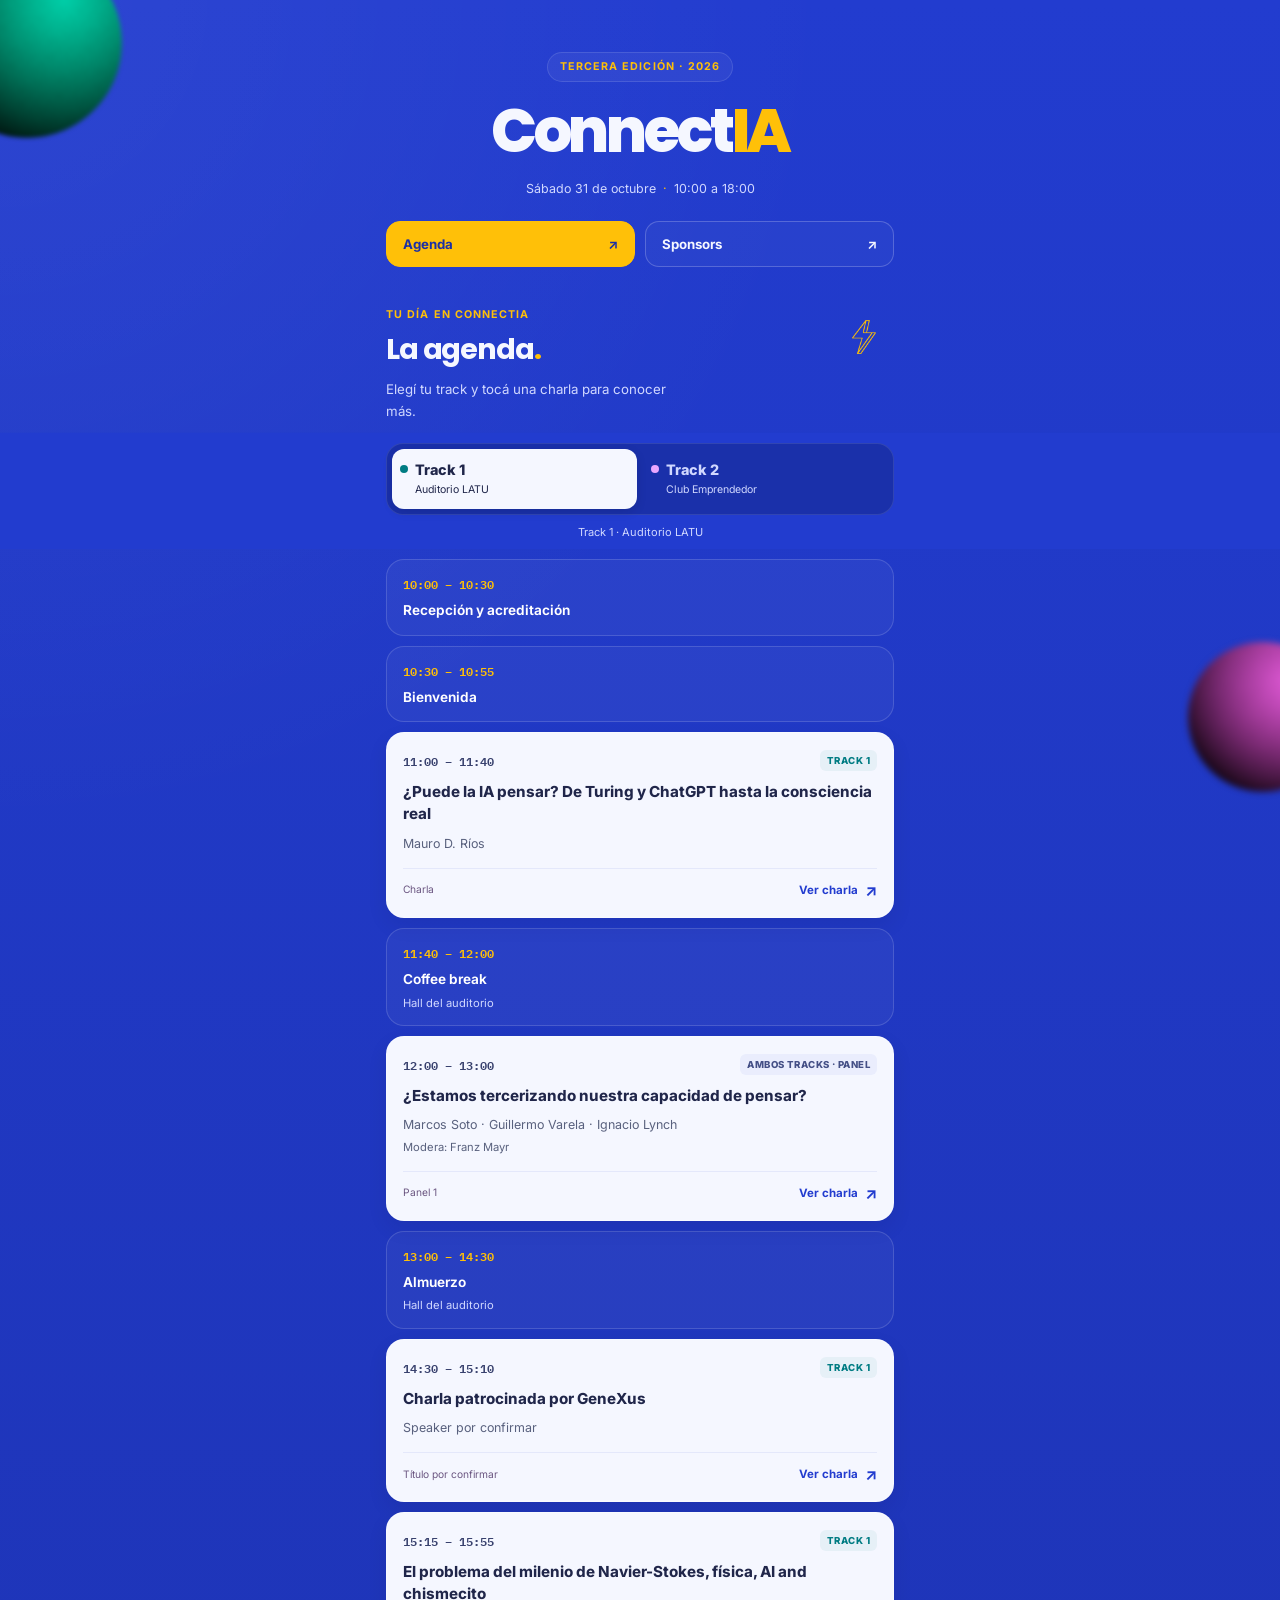
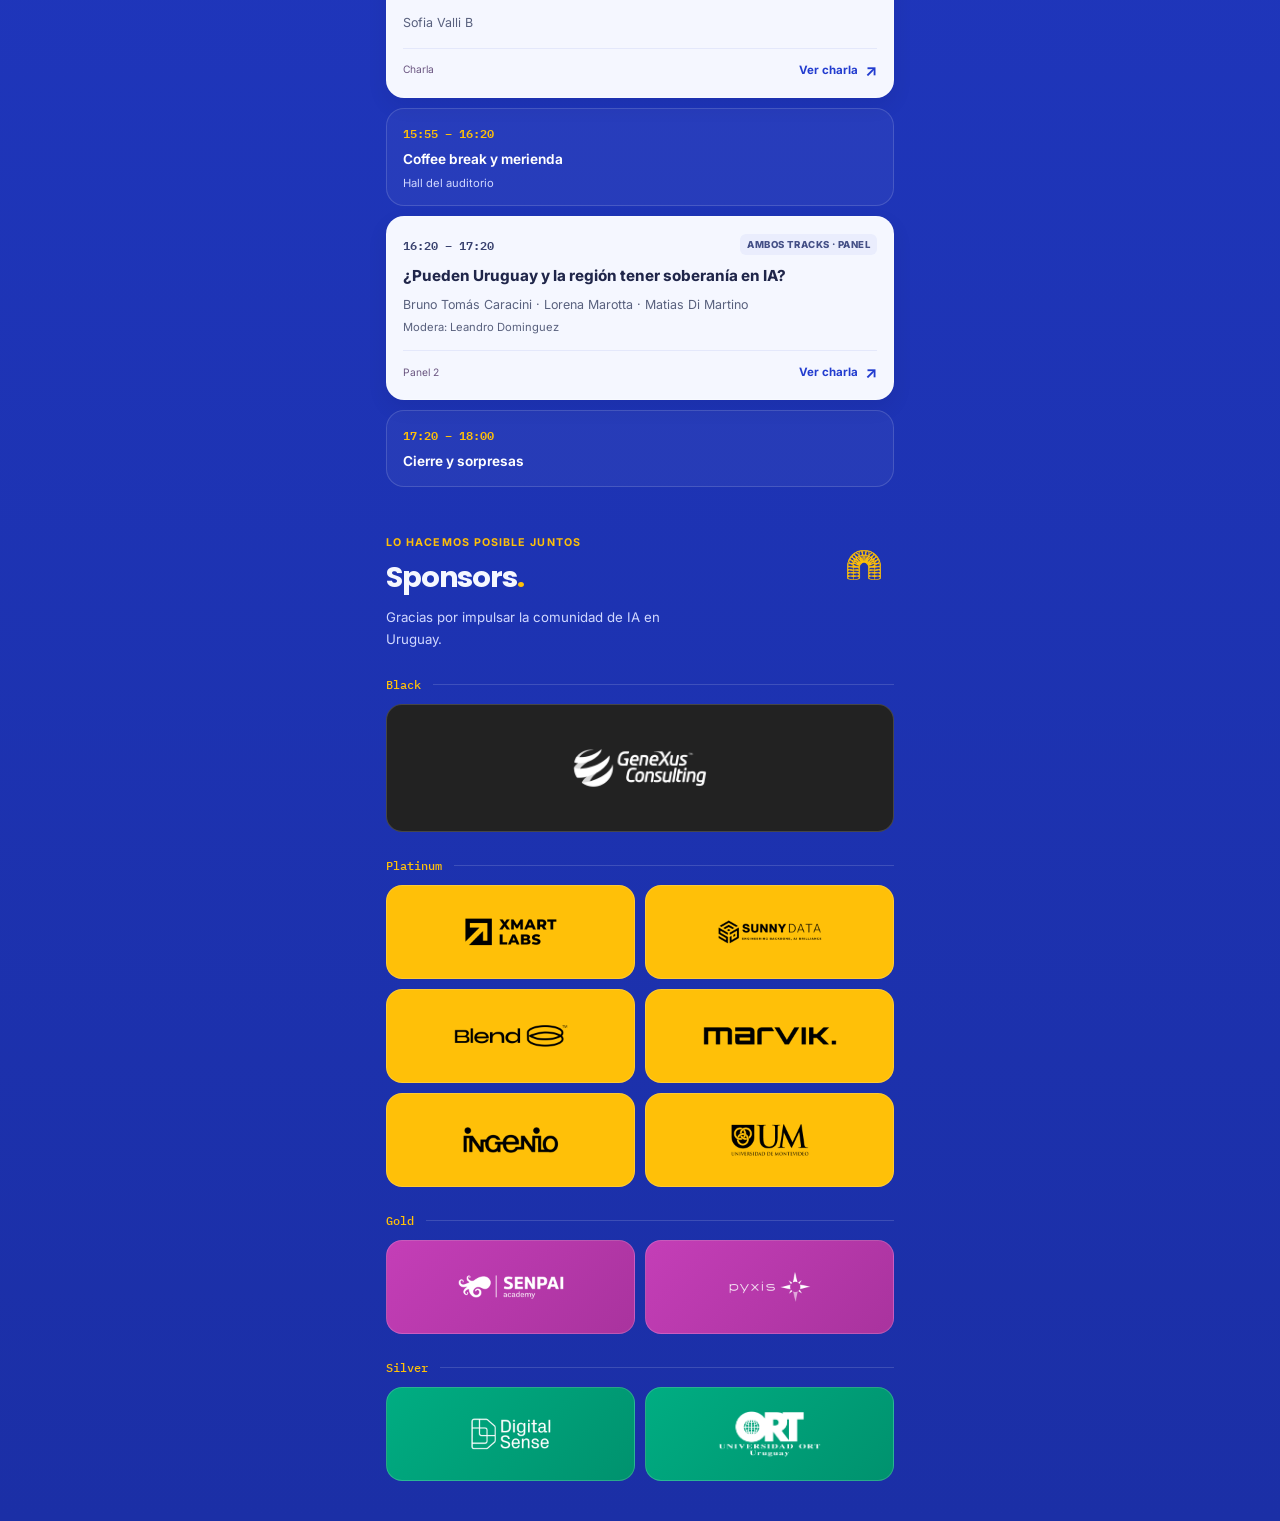
==== evento/index.html @ ac809722 "Agrega agenda mobile del evento y actualiza sponsors" ====
<!DOCTYPE html>
<html lang="es">
<head>
  <meta charset="UTF-8">
  <meta name="viewport" content="width=device-width, initial-scale=1.0, viewport-fit=cover">
  <meta name="theme-color" content="#223CCF">
  <meta name="description" content="Agenda y sponsors de ConnectIA 2026. Sábado 31 de octubre: dos tracks, una comunidad.">
  <title>ConnectIA 2026 | Agenda del evento</title>
  <link rel="icon" href="../assets/images/favicon.png" type="image/png">
  <link rel="preconnect" href="https://fonts.googleapis.com">
  <link rel="preconnect" href="https://fonts.gstatic.com" crossorigin>
  <link href="https://fonts.googleapis.com/css2?family=Poppins:wght@600;700;800&amp;family=Inter:wght@400;500;600;700;800&amp;family=IBM+Plex+Mono:wght@400;500;600&amp;display=swap" rel="stylesheet">
  <link rel="stylesheet" href="../assets/css/evento.css">
  <script src="../assets/js/evento.js" defer></script>
</head>
<body>
  <div class="brand-orb brand-orb--green" aria-hidden="true"></div>
  <div class="brand-orb brand-orb--magenta" aria-hidden="true"></div>
  <a class="skip-link" href="#agenda">Ir a la agenda</a>
  <main class="page-shell">
    <header class="hero">
      <p class="eyebrow">Tercera edición · 2026</p>
      <h1>Connect<span>IA</span></h1>
      <p class="hero-date">Sábado 31 de octubre <span aria-hidden="true">·</span> 10:00 a 18:00</p>
      <nav class="section-nav" aria-label="Secciones del evento">
        <a href="#agenda" class="section-nav-active">Agenda <span aria-hidden="true">↗</span></a>
        <a href="#sponsors">Sponsors <span aria-hidden="true">↗</span></a>
      </nav>
    </header>

    <section id="agenda" aria-labelledby="agenda-heading">
      <div class="section-heading">
        <div><p class="eyebrow">Tu día en ConnectIA</p><h2 id="agenda-heading">La agenda<span class="yellow-dot">.</span></h2></div>
        <img class="section-icon" src="../assets/images/brand/linktree/icon-flash.png" alt="" width="64" height="64">
      </div>
      <p class="section-intro">Elegí tu track y tocá una charla para conocer más.</p>
      <div class="track-switcher">
        <div class="track-tabs" role="tablist" aria-label="Elegir track">
          <button id="tab-1" type="button" class="track-tab" role="tab" aria-selected="true" aria-controls="track-agenda" data-track="1">
            <span class="track-name"><span class="track-dot" aria-hidden="true"></span>Track 1</span>
            <span class="track-place">Auditorio LATU</span>
          </button>
          <button id="tab-2" type="button" class="track-tab" role="tab" aria-selected="false" aria-controls="track-agenda" tabindex="-1" data-track="2">
            <span class="track-name"><span class="track-dot" aria-hidden="true"></span>Track 2</span>
            <span class="track-place">Club Emprendedor</span>
          </button>
        </div>
        <p class="track-location" id="track-location">Track 1 · Auditorio LATU</p>
      </div>
      <p id="agenda-announcement" class="sr-only" aria-live="polite" aria-atomic="true"></p>
      <div id="track-agenda" class="agenda-list" role="tabpanel" aria-labelledby="tab-1" tabindex="0"></div>
      <noscript><p class="noscript-note">Activá JavaScript para consultar los tracks y las fichas de las charlas.</p></noscript>
    </section>

    <section id="sponsors" class="sponsors-section" aria-labelledby="sponsors-heading">
      <div class="section-heading">
        <div><p class="eyebrow">Lo hacemos posible juntos</p><h2 id="sponsors-heading">Sponsors<span class="yellow-dot">.</span></h2></div>
        <img class="section-icon" src="../assets/images/brand/linktree/icon-spring.png" alt="" width="64" height="64" loading="lazy">
      </div>
      <p class="section-intro">Gracias por impulsar la comunidad de IA en Uruguay.</p>
      <div class="sponsor-tier sponsor-tier--black">
        <h3><span>Black</span></h3>
        <div class="sponsor-grid sponsor-grid--main">
          <a class="sponsor-logo" href="https://www.genexusconsulting.com" target="_blank" rel="noopener noreferrer"><img src="../assets/images/2026_sponsors/web/genexus_consulting.png" alt="GeneXus Consulting" loading="lazy" width="280" height="100"></a>
        </div>
      </div>
      <div class="sponsor-tier sponsor-tier--platinum">
        <h3><span>Platinum</span></h3>
        <div class="sponsor-grid">
          <a class="sponsor-logo" href="https://xmartlabs.com/" target="_blank" rel="noopener noreferrer"><img src="../assets/images/2026_sponsors/web/xmartlabs.png" alt="Xmartlabs" loading="lazy" width="200" height="80"></a>
          <a class="sponsor-logo" href="https://www.sunnydata.ai/" target="_blank" rel="noopener noreferrer"><img src="../assets/images/2026_sponsors/web/sunny_data.png" alt="SunnyData" loading="lazy" width="200" height="80"></a>
          <a class="sponsor-logo" href="https://www.blend360.com/" target="_blank" rel="noopener noreferrer"><img src="../assets/images/2026_sponsors/web/blend.png" alt="Blend" loading="lazy" width="200" height="80"></a>
          <a class="sponsor-logo" href="https://marvik.ai/" target="_blank" rel="noopener noreferrer"><img src="../assets/images/2026_sponsors/web/marvik.png" alt="Marvik" loading="lazy" width="200" height="80"></a>
          <a class="sponsor-logo" href="https://ingenio.org.uy/" target="_blank" rel="noopener noreferrer"><img src="../assets/images/2026_sponsors/web/ingenio.png" alt="Ingenio" loading="lazy" width="200" height="80"></a>
          <a class="sponsor-logo" href="https://www.um.edu.uy" target="_blank" rel="noopener noreferrer"><img src="../assets/images/2026_sponsors/web/um.png" alt="Universidad de Montevideo" loading="lazy" width="200" height="80"></a>
        </div>
      </div>
      <div class="sponsor-tier sponsor-tier--gold">
        <h3><span>Gold</span></h3>
        <div class="sponsor-grid">
          <a class="sponsor-logo" href="https://www.senpaiacademy.com" target="_blank" rel="noopener noreferrer"><img src="../assets/images/2026_sponsors/web/senpai.png" alt="Senpai Academy" loading="lazy" width="200" height="80"></a>
          <a class="sponsor-logo" href="https://pyxis.tech/" target="_blank" rel="noopener noreferrer"><img src="../assets/images/2026_sponsors/web/pyxis.png" alt="Pyxis" loading="lazy" width="200" height="80"></a>
        </div>
      </div>
      <div class="sponsor-tier sponsor-tier--silver">
        <h3><span>Silver</span></h3>
        <div class="sponsor-grid sponsor-grid--single">
          <a class="sponsor-logo" href="https://www.digitalsense.ai" target="_blank" rel="noopener noreferrer"><img src="../assets/images/2026_sponsors/web/digital_sense.png" alt="Digital Sense" loading="lazy" width="200" height="80"></a>
          <a class="sponsor-logo" href="https://www.ort.edu.uy/" target="_blank" rel="noopener noreferrer"><img class="ort-logo" src="../assets/images/final/ort-final.png" alt="Universidad ORT Uruguay" loading="lazy" width="200" height="80"></a>
        </div>
      </div>
    </section>
  </main>

  <dialog id="talk-dialog" class="talk-dialog" aria-labelledby="dialog-title" aria-describedby="dialog-description">
    <div class="dialog-content">
      <button type="button" class="dialog-close" aria-label="Cerrar ficha de la charla" autofocus><span aria-hidden="true">×</span></button>
      <p id="dialog-kind" class="dialog-kind"></p>
      <h2 id="dialog-title"></h2>
      <p id="dialog-meta" class="dialog-meta"></p>
      <div class="dialog-divider"></div>
      <h3 class="dialog-section-title">Sobre la charla</h3>
      <p id="dialog-description" class="dialog-description"></p>
      <h3 class="dialog-section-title" id="participants-heading">Participantes</h3>
      <div id="dialog-participants" class="dialog-participants"></div>
    </div>
  </dialog>
</body>
</html>
---- assets/css/evento.css ----
:root {
  --bg: #223ccf;
  --bg-secondary: #1b2fa6;
  --yellow: #ffc008;
  --text: #f5f7ff;
  --muted: #d1d8ff;
  --ink: #20264a;
  --track-1: #007c83;
  --track-2: #8641a9;
}
* { box-sizing: border-box; }
html { scroll-behavior: smooth; scroll-padding-top: 20px; }
body {
  margin: 0;
  min-height: 100vh;
  color: var(--text);
  font-family: "Inter", sans-serif;
  background: radial-gradient(circle at top left, #ffffff0d, transparent 25%), linear-gradient(180deg, var(--bg), var(--bg-secondary));
  -webkit-tap-highlight-color: transparent;
}
button, a { touch-action: manipulation; }
button { font: inherit; }
a { color: inherit; text-decoration: none; }
button { cursor: pointer; }
button, a { -webkit-tap-highlight-color: #ffc00833; }
:focus-visible { outline: 3px solid var(--yellow); outline-offset: 4px; }
.brand-orb { position: fixed; z-index: -1; pointer-events: none; background: no-repeat center / contain; }
.brand-orb--green { width: 190px; height: 190px; top: -52px; left: -68px; background-image: url("../images/brand/sphere-green.png"); filter: blur(2px); }
.brand-orb--magenta { width: 150px; height: 150px; bottom: 12%; right: -58px; background-image: url("../images/brand/sphere-magenta.png"); filter: blur(3px); }
.page-shell { width: min(100%, 540px); margin: auto; padding: 38px 16px calc(40px + env(safe-area-inset-bottom)); }
.hero { text-align: center; margin-bottom: 40px; }
.eyebrow { margin: 0 0 9px; color: var(--yellow); font-size: .67rem; font-weight: 700; letter-spacing: .1em; text-transform: uppercase; line-height: 1.5; }
.hero > .eyebrow { display: inline-block; padding: 6px 12px; border-radius: 50px; border: 1px solid #ffffff1f; background: #ffffff0d; margin-bottom: 17px; }
h1, h2 { font-family: "Poppins", sans-serif; }
h1 { margin: 0; font-size: clamp(2.6rem, 10.5vw, 3.8rem); line-height: 1.05; font-weight: 800; letter-spacing: -.055em; }
h1 span, .yellow-dot { color: var(--yellow); }
.hero-date { font-size: .78rem; color: var(--muted); margin: 16px 0 22px; line-height: 1.6; }
.hero-date > span { padding: 0 3px; color: var(--yellow); }
.section-nav { display: flex; gap: 10px; }
.section-nav a { display: flex; flex: 1; justify-content: space-between; align-items: center; min-height: 46px; border: 1px solid #ffffff36; border-radius: 14px; padding: 12px 16px; font-size: .83rem; font-weight: 700; background: #ffffff08; }
.section-nav .section-nav-active { background: var(--yellow); border-color: var(--yellow); color: var(--bg-secondary); }
.section-heading { display: flex; justify-content: space-between; align-items: center; gap: 12px; }
h2 { font-size: 1.8rem; font-weight: 700; letter-spacing: -.04em; line-height: 1.2; margin: 0; }
.section-icon { object-fit: contain; width: 60px; height: 60px; }
.section-intro { margin: 12px 0 20px; font-size: .83rem; line-height: 1.65; color: var(--muted); max-width: 38ch; }
.track-switcher { position: sticky; top: 0; z-index: 3; padding: 10px 0 8px; margin: -10px 0 10px; background: var(--bg); }
.track-switcher::before { content: ""; position: absolute; inset: 0; z-index: -1; pointer-events: none; background: var(--bg); box-shadow: 0 0 0 100vmax var(--bg); clip-path: inset(0 -100vmax); }
.track-tabs { display: grid; grid-template-columns: 1fr 1fr; gap: 6px; background: #12237b70; border-radius: 17px; padding: 5px; border: 1px solid #ffffff1a; }
.track-tab { min-width: 0; border: 0; border-radius: 12px; padding: 12px 8px; color: #d1d8ff; background: transparent; text-align: left; }
.track-name { display: flex; align-items: center; gap: 7px; font-weight: 800; font-size: .9rem; margin-bottom: 5px; }
.track-dot { width: 8px; height: 8px; border-radius: 50%; background: #38d5d0; flex-shrink: 0; }
[data-track="2"] .track-dot { background: #e9a6ff; }
.track-place { font-size: .66rem; display: block; padding-left: 15px; line-height: 1.4; }
.track-tab[aria-selected="true"] { background: #f5f7ff; color: var(--ink); box-shadow: 0 3px 10px #08123126; }
.track-tab[aria-selected="true"] .track-dot { background: var(--track-1); }
.track-tab[data-track="2"][aria-selected="true"] .track-dot { background: var(--track-2); }
.track-location { font-size: .69rem; color: var(--muted); margin: 9px 0 0; text-align: center; line-height: 1.5; }
.agenda-list { display: grid; gap: 10px; }
.agenda-card { text-align: left; width: 100%; border: 1px solid #ffffff4d; border-radius: 18px; padding: 17px 16px; background: #f5f7ff; color: var(--ink); box-shadow: 0 8px 20px #08123114; }
.agenda-card--talk { position: relative; transition: transform 160ms ease, background 160ms ease; }
.agenda-card--talk:hover { background: white; transform: translateY(-2px); }
.card-top { display: flex; justify-content: space-between; align-items: center; flex-wrap: wrap; gap: 8px; margin-bottom: 10px; }
.card-time { font: 600 .76rem "IBM Plex Mono", monospace; color: #38416e; white-space: nowrap; }
.card-tag { display: inline-flex; align-items: center; gap: 4px; color: var(--track-1); font-size: .6rem; font-weight: 800; text-transform: uppercase; letter-spacing: .045em; background: #007c8310; padding: 5px 7px; border-radius: 6px; }
.card-tag--track-2 { color: var(--track-2); background: #8641a910; }
.card-tag--shared { color: #444f86; background: #223ccf0d; }
.card-title { display: block; font-size: .95rem; font-weight: 750; line-height: 1.45; margin: 0; }
.card-speakers { display: block; margin-top: 8px; color: #59617e; font-size: .78rem; line-height: 1.55; }
.card-moderator { display: block; margin-top: 4px; font-size: .7rem; color: #59617e; line-height: 1.5; }
.card-footer { display: flex; justify-content: space-between; align-items: center; gap: 8px; margin-top: 15px; border-top: 1px solid #223ccf14; padding-top: 11px; }
.card-label { font-size: .64rem; color: #6b5681; line-height: 1.5; }
.card-action { display: flex; align-items: center; gap: 7px; color: var(--bg); font-size: .72rem; font-weight: 700; white-space: nowrap; }
.card-action span { font-size: 1rem; }
.agenda-card--break { background: #ffffff0b; border-color: #ffffff26; color: white; padding-block: 14px; box-shadow: none; }
.agenda-card--break .card-top { margin-bottom: 7px; }
.agenda-card--break .card-time { color: var(--yellow); }
.agenda-card--break .card-title { font-size: .85rem; font-weight: 650; }
.card-location { font-size: .7rem; color: var(--muted); display: block; margin-top: 5px; line-height: 1.5; }
.sponsors-section { margin-top: 48px; }
.sponsor-tier { margin-top: 26px; }
.sponsor-tier h3 { display: flex; align-items: center; gap: 12px; font: 500 .73rem "IBM Plex Mono", monospace; margin: 0 0 12px; }
.sponsor-tier h3::after { content: ""; height: 1px; background: #ffffff26; flex: 1; }
.sponsor-tier h3 span { color: var(--yellow); }
.sponsor-grid { display: grid; grid-template-columns: repeat(2, minmax(0, 1fr)); gap: 10px; }
.sponsor-grid--main { grid-template-columns: 1fr; }
.sponsor-grid--single { grid-template-columns: minmax(0, 1fr) minmax(0, 1fr); }
.sponsor-logo { display: grid; place-items: center; min-height: 94px; padding: 19px 16px; border: 1px solid #ffffff29; border-radius: 16px; background: #ffffff08; }
a.sponsor-logo { transition: filter 160ms ease; }
a.sponsor-logo:hover { filter: brightness(1.08); }
.sponsor-logo img { width: 100%; height: 50px; object-fit: contain; }
.sponsor-logo img.ort-logo { filter: brightness(0) invert(1); }
.sponsor-grid--main .sponsor-logo { min-height: 128px; }
.sponsor-grid--main img { max-width: 260px; height: 72px; }
/* Mismos fondos por nivel que los sponsors de la página principal. */
.sponsor-tier--black .sponsor-logo { background: #222222; }
.sponsor-tier--platinum .sponsor-logo { background: var(--yellow); }
.sponsor-tier--platinum .sponsor-logo img { filter: brightness(0); }
.sponsor-tier--gold .sponsor-logo { background: linear-gradient(135deg, #C43EB7 0%, #A9339E 100%); }
.sponsor-tier--silver .sponsor-logo { background: linear-gradient(135deg, #00AD82 0%, #00926E 100%); }
.talk-dialog { width: min(100%, 540px); max-width: 540px; max-height: min(88dvh, 850px); border: none; padding: 0; margin: auto auto 0; border-radius: 26px 26px 0 0; background: #f5f7ff; color: var(--ink); box-shadow: 0 -10px 60px #08123140; overflow-y: auto; overscroll-behavior: contain; }
.talk-dialog::backdrop { background: #070d38b3; backdrop-filter: blur(5px); }
.dialog-content { position: relative; padding: 38px 24px calc(28px + env(safe-area-inset-bottom)); }
.dialog-close { position: absolute; top: 23px; right: 16px; width: 44px; height: 44px; border: 1px solid #223ccf14; border-radius: 50%; background: #223ccf08; color: var(--ink); font-size: 1.6rem; display: grid; place-items: center; }
.dialog-kind { color: var(--track-1); font-size: .66rem; font-weight: 800; text-transform: uppercase; letter-spacing: .06em; margin: 0 48px 14px 0; line-height: 1.6; }
.dialog-kind[data-track="2"] { color: var(--track-2); }
.dialog-kind[data-track="shared"] { color: var(--bg); }
.talk-dialog h2 { font-size: 1.45rem; line-height: 1.4; margin-right: 16px; }
.dialog-meta { font: 500 .74rem "IBM Plex Mono", monospace; color: #59617e; line-height: 1.8; margin-top: 14px; }
.dialog-divider { border-top: 1px solid #223ccf1a; margin: 24px 0; }
.dialog-section-title { display: flex; align-items: center; gap: 9px; font-size: .85rem; margin: 24px 0 12px; }
.dialog-description { font-size: .88rem; line-height: 1.75; color: #59617e; }
.dialog-participants { display: grid; gap: 12px; }
.participant-card { padding: 14px; border: 1px solid #223ccf12; border-radius: 18px; background: #ffffff; }
.participant { display: flex; gap: 14px; align-items: flex-start; }
.participant img { width: 80px; height: 96px; flex-shrink: 0; border-radius: 13px; object-fit: cover; object-position: 50% 25%; }
.participant-copy { min-width: 0; flex: 1; }
.participant-badge { display: inline-flex; padding: 4px 6px; margin-bottom: 7px; border-radius: 5px; background: #223ccf0b; color: #424e84; font-size: .57rem; font-weight: 800; letter-spacing: .04em; text-transform: uppercase; }
.participant-institution { display: block; margin-top: 6px; font-size: .68rem; font-weight: 600; line-height: 1.5; color: #424e84; }
.participant-link { display: inline-flex; align-items: center; min-height: 44px; color: var(--bg); font-size: .72rem; font-weight: 700; }
.participant-fact { margin: 12px 0 0; padding-top: 12px; border-top: 1px solid #223ccf12; font-size: .72rem; line-height: 1.6; color: #59617e; }
.participant-fact-label { display: block; margin-bottom: 4px; color: #424e84; font-size: .61rem; font-weight: 800; letter-spacing: .04em; text-transform: uppercase; }
.participant-name { display: block; margin: 0; font-size: .86rem; font-weight: 700; line-height: 1.4; }
.participant-role { display: block; margin: 5px 0 0; font-size: .69rem; color: #59617e; line-height: 1.4; }
.talk-dialog :focus-visible { outline-color: var(--bg); }
.sr-only, .skip-link:not(:focus) { position: absolute; width: 1px; height: 1px; padding: 0; margin: -1px; overflow: hidden; clip: rect(0, 0, 0, 0); white-space: nowrap; border: 0; }
.skip-link:focus { position: fixed; top: 8px; left: 8px; z-index: 10; background: var(--yellow); color: var(--ink); padding: 12px; border-radius: 10px; }
.noscript-note { padding: 16px; border: 1px solid #ffffff40; border-radius: 16px; font-size: .85rem; line-height: 1.6; }
@media (min-width: 700px) {
  .page-shell { padding-top: 52px; }
  .talk-dialog { margin: auto; border-radius: 26px; }
}
@media (max-width: 360px) {
  .page-shell { padding-inline: 12px; }
  .hero-date { font-size: .71rem; }
  .agenda-card { padding-inline: 14px; }
  .dialog-content { padding-inline: 20px; }
  .track-place { font-size: .62rem; }
  .sponsor-logo { padding-inline: 12px; }
}
@media (prefers-reduced-motion: reduce) {
  html { scroll-behavior: auto; }
  *, *::before, *::after { transition: none !important; }
}
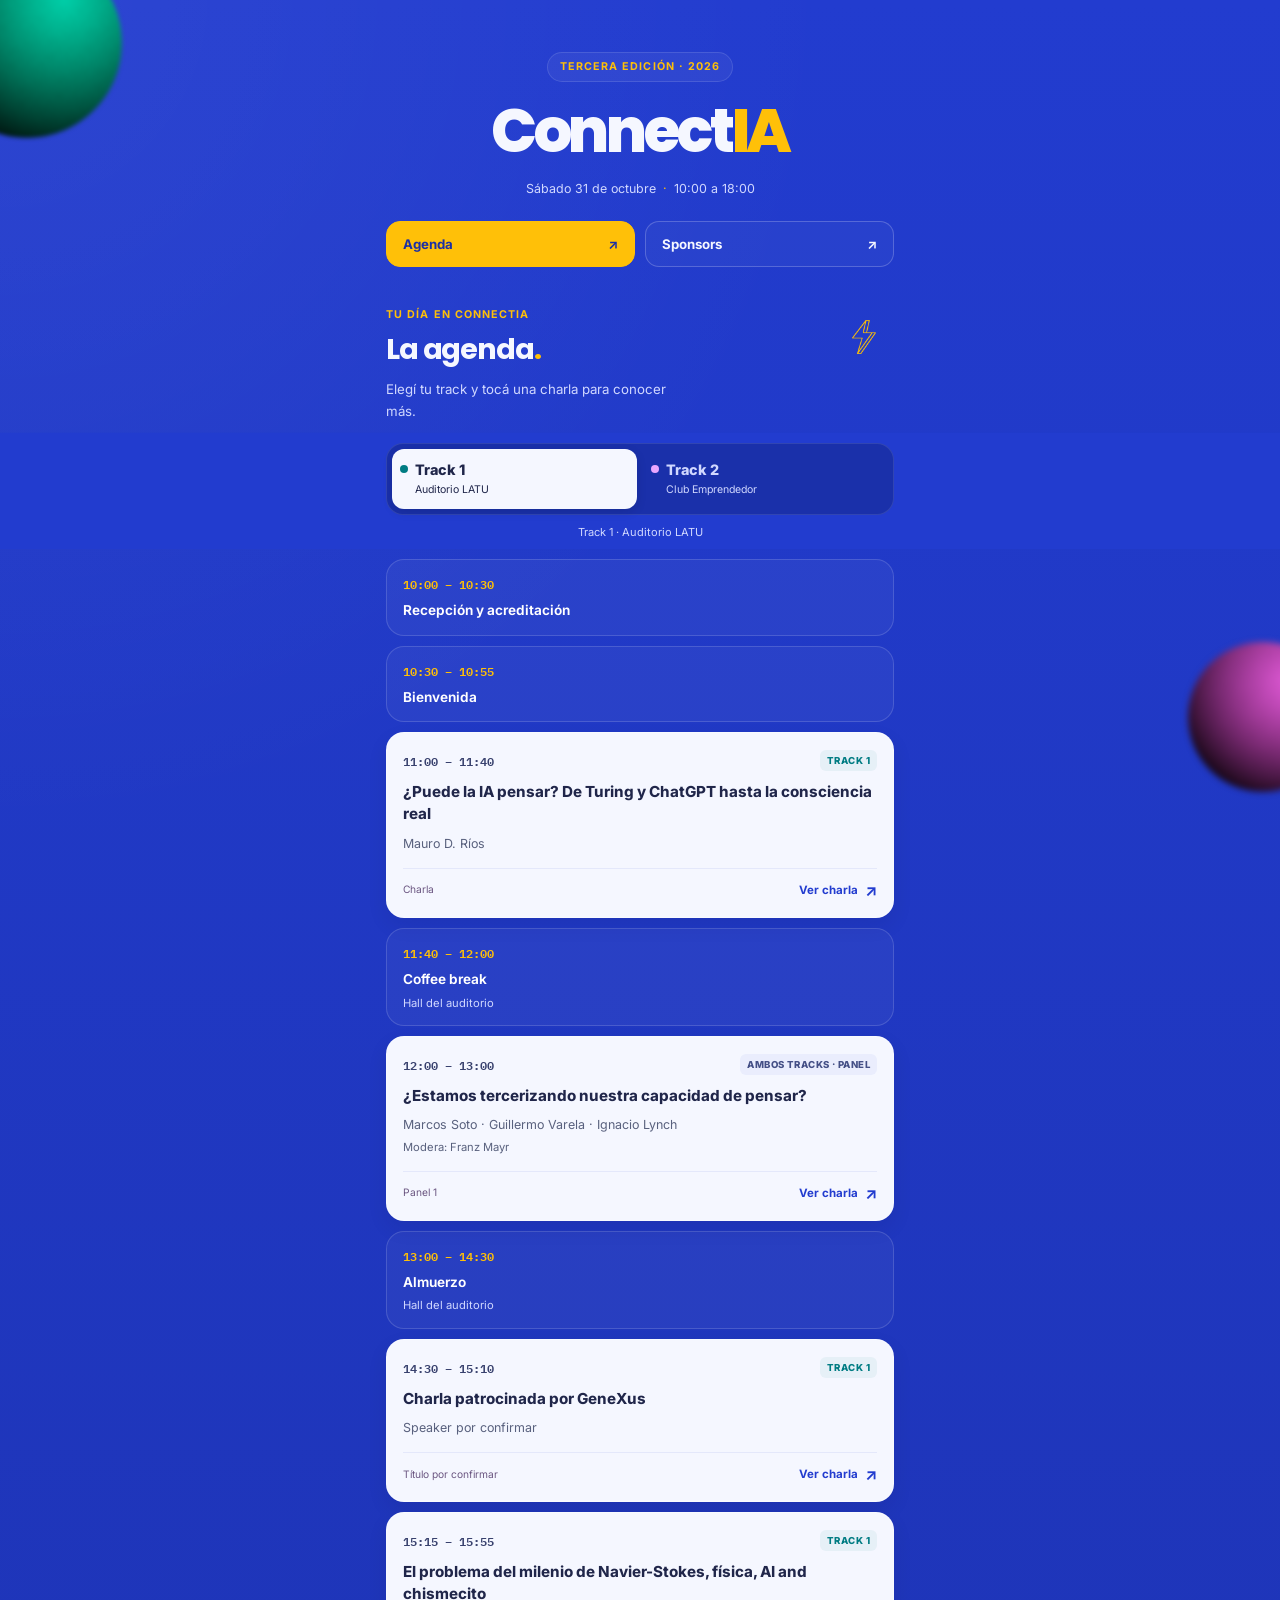
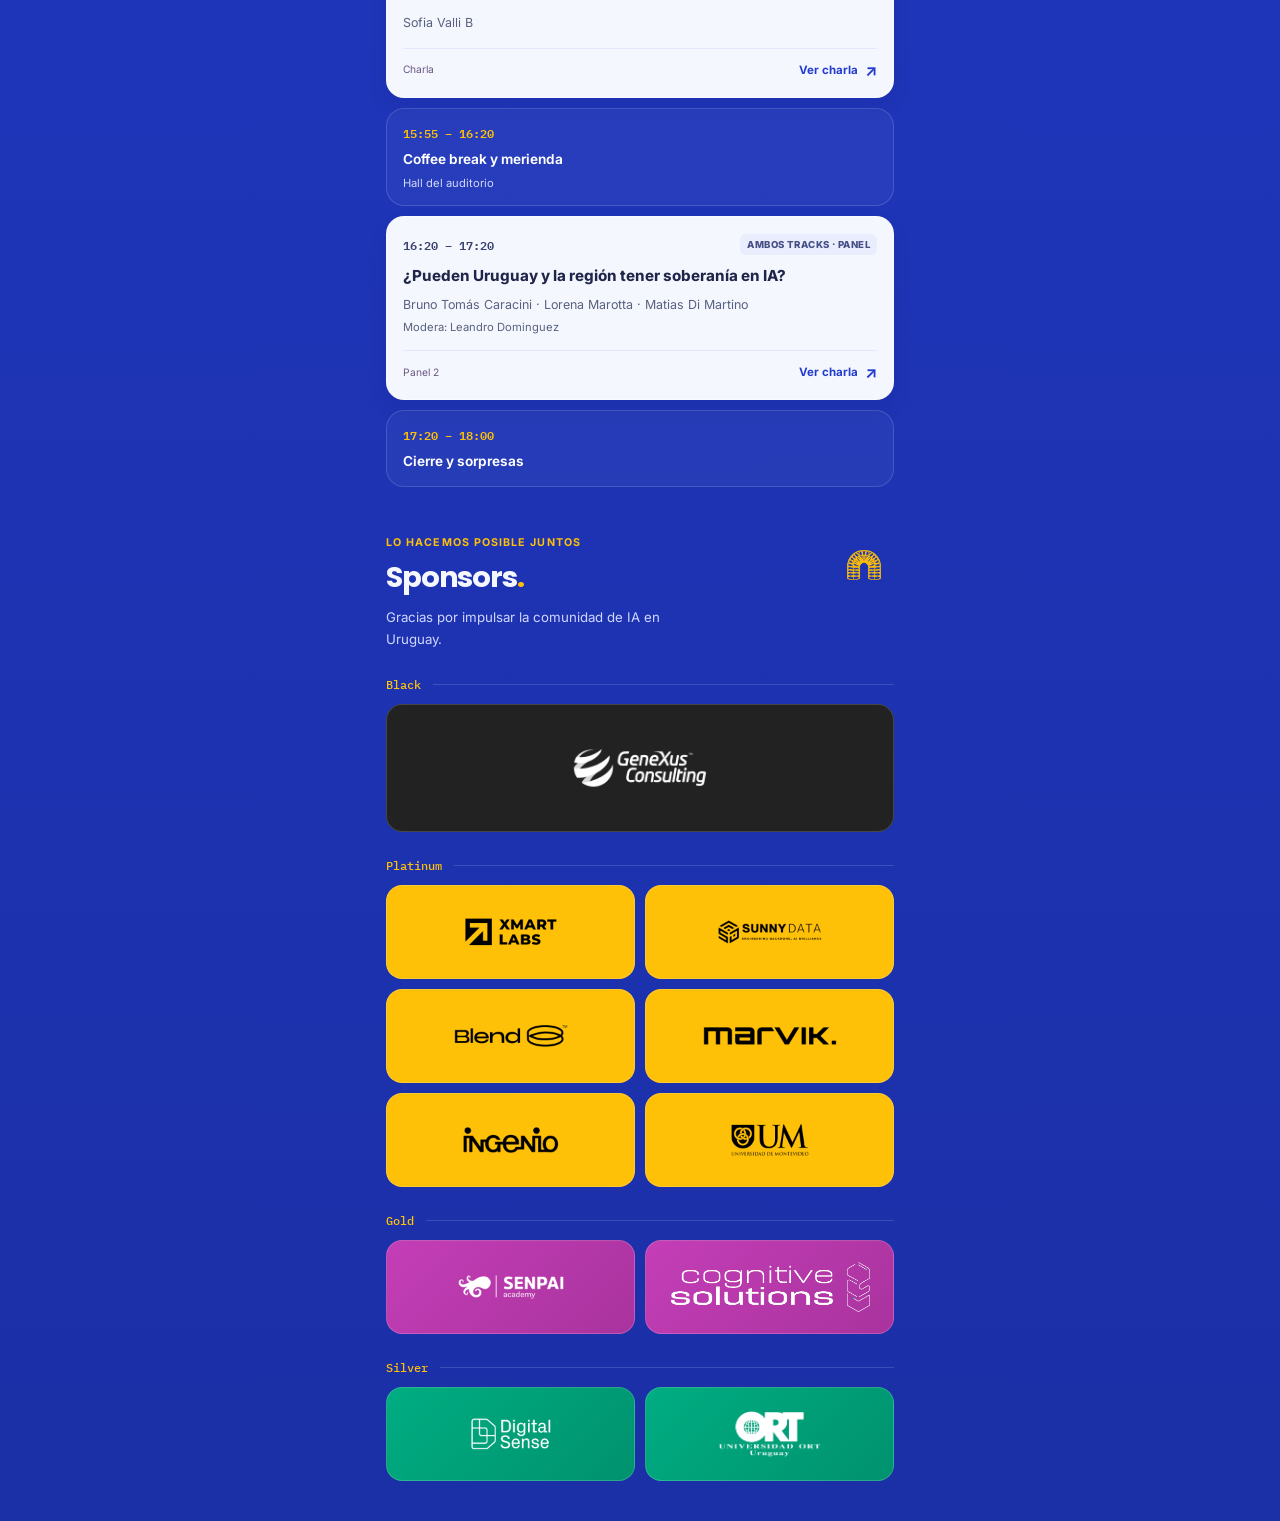
==== commit b1103d0e: "Actualiza sponsor Gold a Cognitive Solutions" ====
--- a/evento/index.html
+++ b/evento/index.html
@@ -6,6 +6,23 @@
   <meta name="theme-color" content="#223CCF">
   <meta name="description" content="Agenda y sponsors de ConnectIA 2026. Sábado 31 de octubre: dos tracks, una comunidad.">
   <title>ConnectIA 2026 | Agenda del evento</title>
+  <link rel="canonical" href="https://connectia.uy/evento/">
+  <meta property="og:type" content="website">
+  <meta property="og:site_name" content="ConnectIA">
+  <meta property="og:locale" content="es_UY">
+  <meta property="og:url" content="https://connectia.uy/evento/">
+  <meta property="og:title" content="ConnectIA 2026 | Agenda del evento">
+  <meta property="og:description" content="Consultá la agenda, las charlas y los sponsors de ConnectIA 2026. Sábado 31 de octubre: dos tracks, una comunidad.">
+  <meta property="og:image" content="https://connectia.uy/assets/images/og/connectia-evento.png">
+  <meta property="og:image:type" content="image/png">
+  <meta property="og:image:width" content="1200">
+  <meta property="og:image:height" content="630">
+  <meta property="og:image:alt" content="Logo de ConnectIA y agenda del evento del 31 de octubre de 2026">
+  <meta name="twitter:card" content="summary_large_image">
+  <meta name="twitter:title" content="ConnectIA 2026 | Agenda del evento">
+  <meta name="twitter:description" content="Consultá la agenda, las charlas y los sponsors de ConnectIA 2026. Sábado 31 de octubre: dos tracks, una comunidad.">
+  <meta name="twitter:image" content="https://connectia.uy/assets/images/og/connectia-evento.png">
+  <meta name="twitter:image:alt" content="Logo de ConnectIA y agenda del evento del 31 de octubre de 2026">
   <link rel="icon" href="../assets/images/favicon.png" type="image/png">
   <link rel="preconnect" href="https://fonts.googleapis.com">
   <link rel="preconnect" href="https://fonts.gstatic.com" crossorigin>
@@ -79,7 +96,7 @@
         <h3><span>Gold</span></h3>
         <div class="sponsor-grid">
           <a class="sponsor-logo" href="https://www.senpaiacademy.com" target="_blank" rel="noopener noreferrer"><img src="../assets/images/2026_sponsors/web/senpai.png" alt="Senpai Academy" loading="lazy" width="200" height="80"></a>
-          <a class="sponsor-logo" href="https://pyxis.tech/" target="_blank" rel="noopener noreferrer"><img src="../assets/images/2026_sponsors/web/pyxis.png" alt="Pyxis" loading="lazy" width="200" height="80"></a>
+          <a class="sponsor-logo" href="https://pyxis.tech/soluciones/generative-artificial-intelligence/" target="_blank" rel="noopener noreferrer"><img src="../assets/images/2026_sponsors/web/cognitive_solutions.png" alt="Cognitive Solutions" loading="lazy" width="200" height="80"></a>
         </div>
       </div>
       <div class="sponsor-tier sponsor-tier--silver">
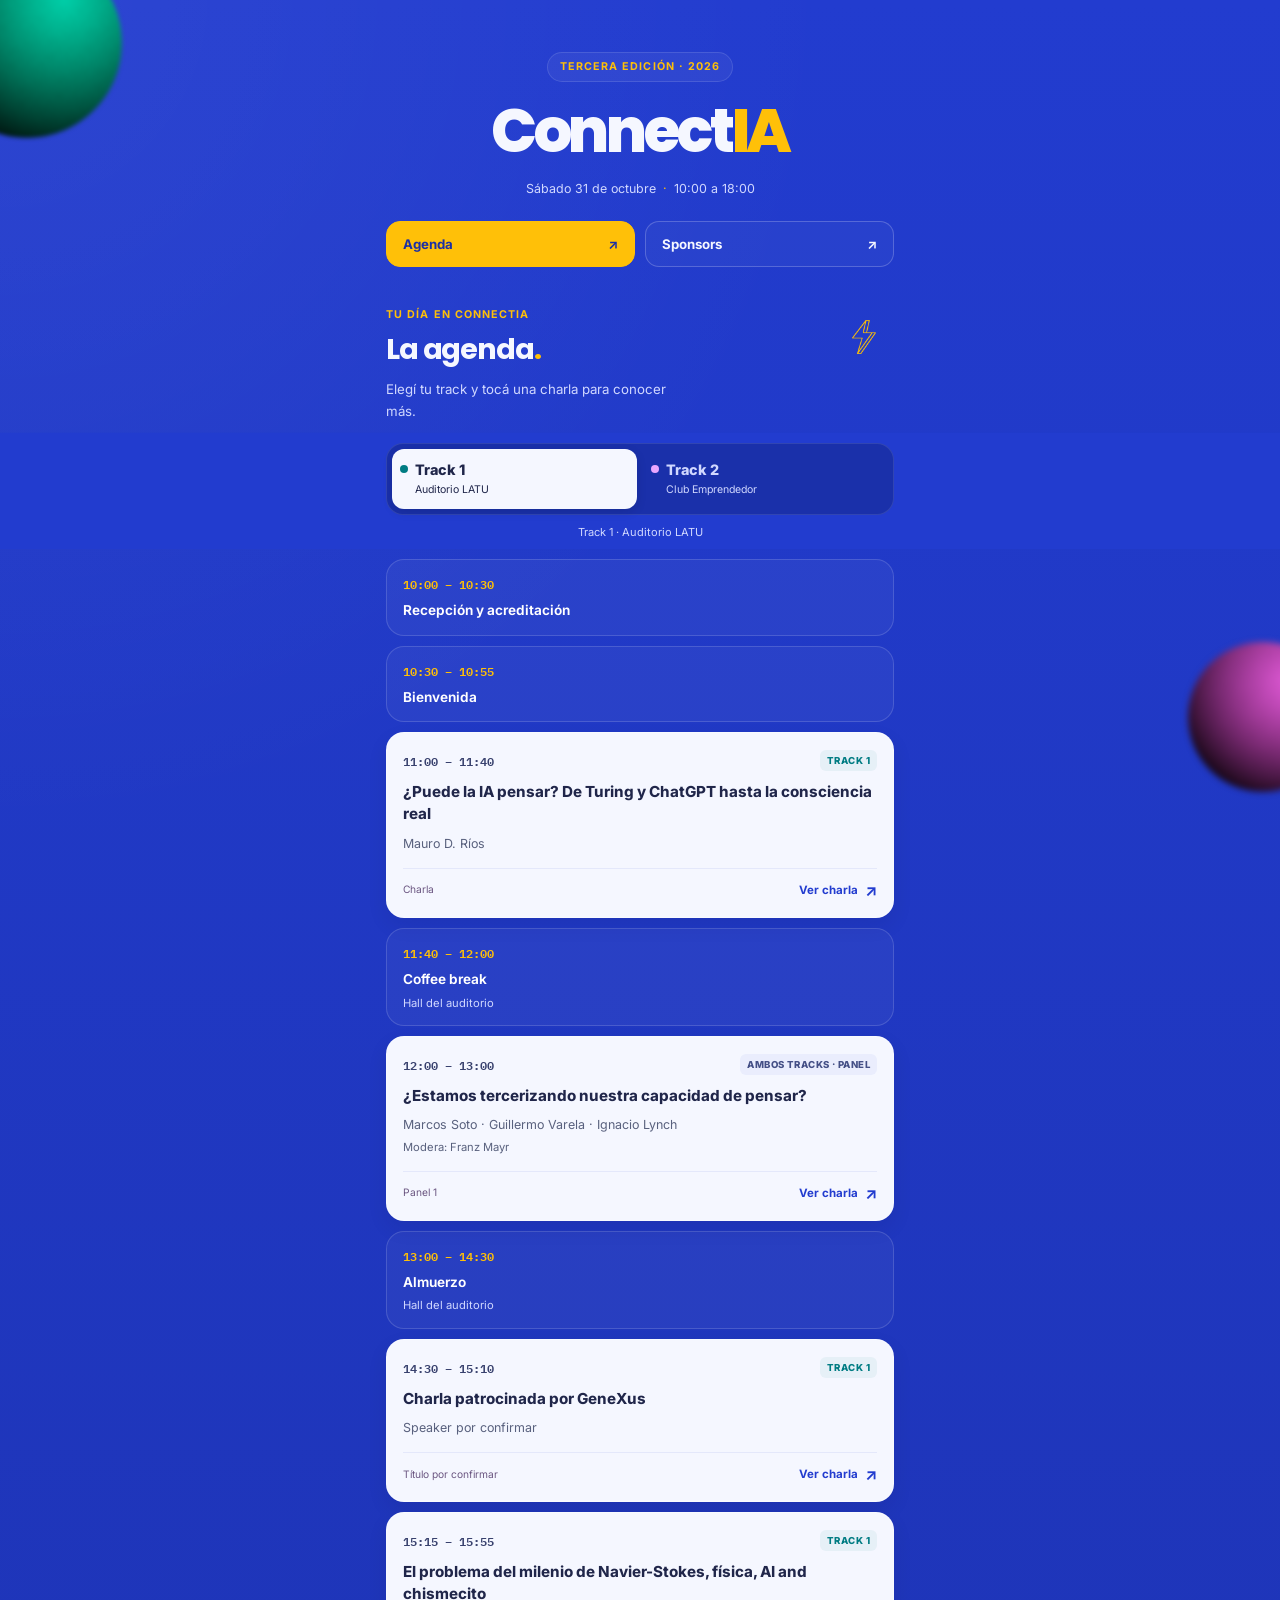
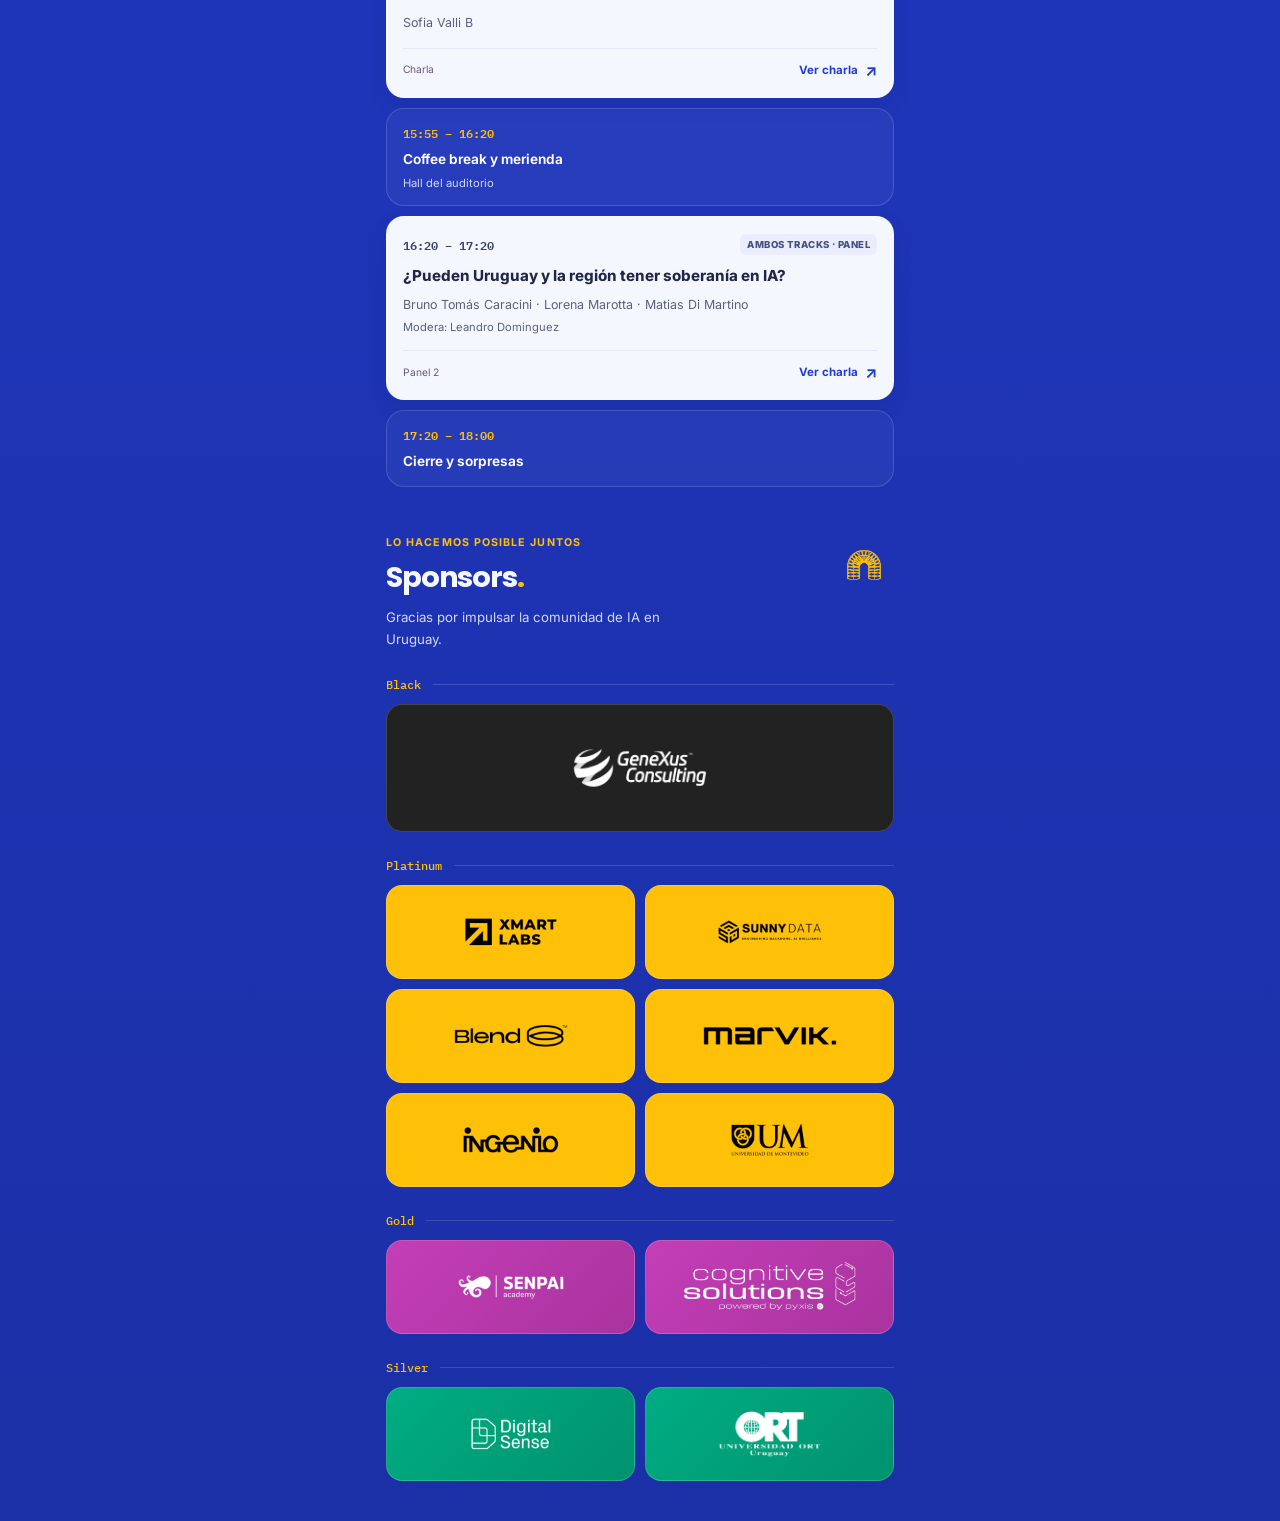
==== commit ed242501: "Usa logo completo de Cognitive Solutions enviado" ====
--- a/evento/index.html
+++ b/evento/index.html
@@ -96,7 +96,7 @@
         <h3><span>Gold</span></h3>
         <div class="sponsor-grid">
           <a class="sponsor-logo" href="https://www.senpaiacademy.com" target="_blank" rel="noopener noreferrer"><img src="../assets/images/2026_sponsors/web/senpai.png" alt="Senpai Academy" loading="lazy" width="200" height="80"></a>
-          <a class="sponsor-logo" href="https://pyxis.tech/soluciones/generative-artificial-intelligence/" target="_blank" rel="noopener noreferrer"><img src="../assets/images/2026_sponsors/web/cognitive_solutions.png" alt="Cognitive Solutions" loading="lazy" width="200" height="80"></a>
+          <a class="sponsor-logo" href="https://pyxis.tech/soluciones/generative-artificial-intelligence/" target="_blank" rel="noopener noreferrer"><img src="../assets/images/2026_sponsors/web/cognitive_solutions_full.png" alt="Cognitive Solutions" loading="lazy" width="200" height="80"></a>
         </div>
       </div>
       <div class="sponsor-tier sponsor-tier--silver">
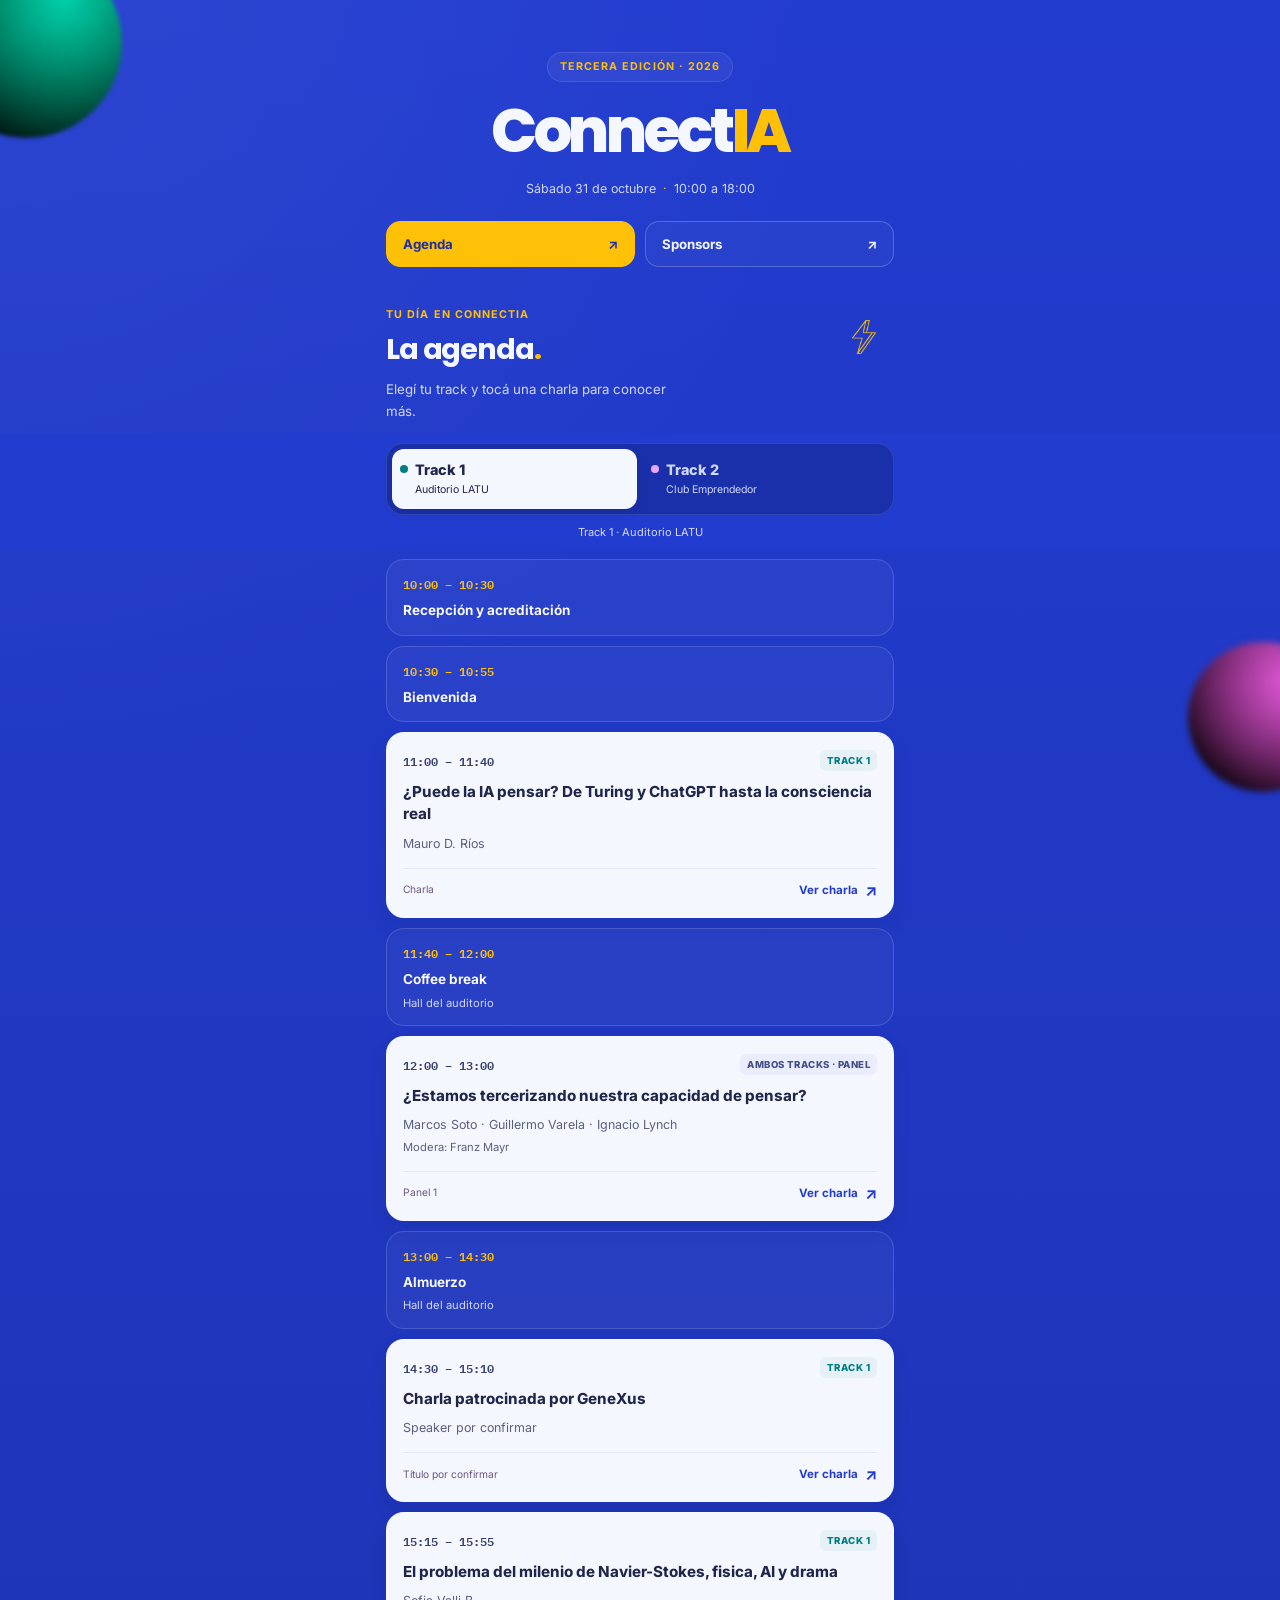
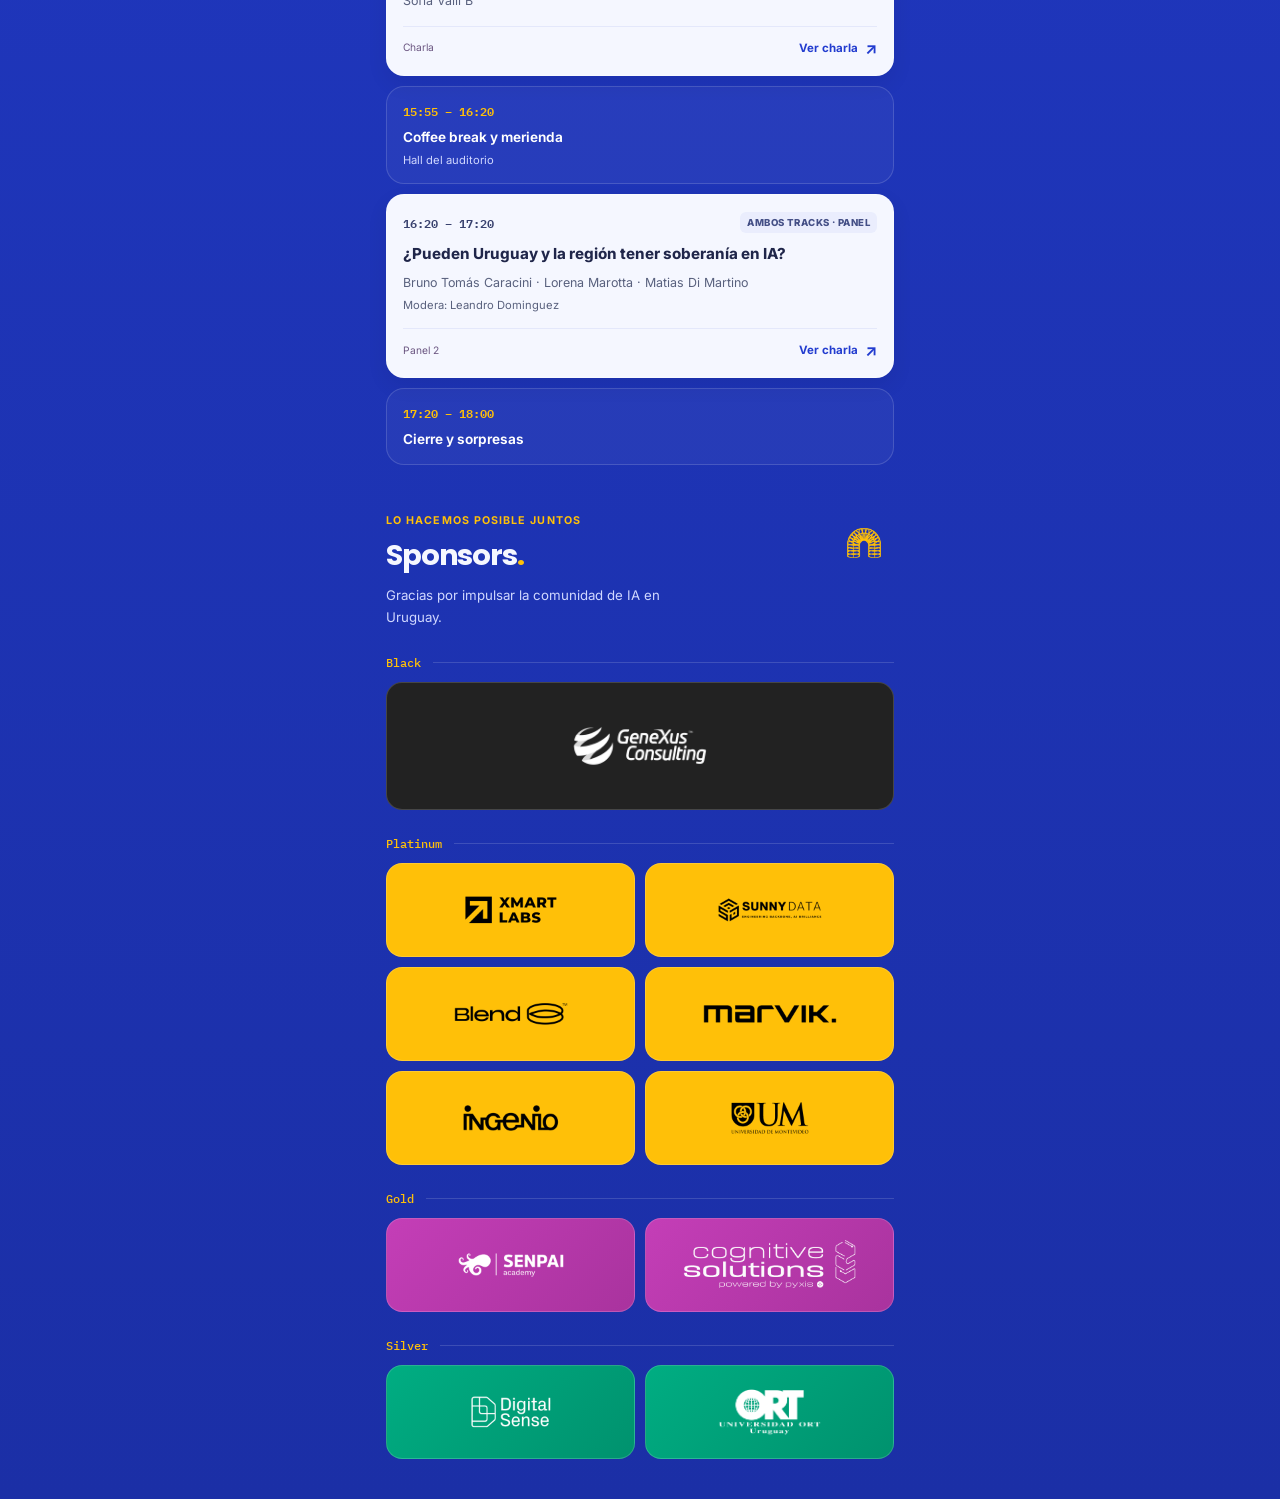
==== commit fa5f16a8: "Renueva imagen social del evento para compartir" ====
--- a/evento/index.html
+++ b/evento/index.html
@@ -1,5 +1,5 @@
 <!DOCTYPE html>
-<html lang="es">
+<html lang="es" prefix="og: https://ogp.me/ns#">
 <head>
   <meta charset="UTF-8">
   <meta name="viewport" content="width=device-width, initial-scale=1.0, viewport-fit=cover">
@@ -13,15 +13,16 @@
   <meta property="og:url" content="https://connectia.uy/evento/">
   <meta property="og:title" content="ConnectIA 2026 | Agenda del evento">
   <meta property="og:description" content="Consultá la agenda, las charlas y los sponsors de ConnectIA 2026. Sábado 31 de octubre: dos tracks, una comunidad.">
-  <meta property="og:image" content="https://connectia.uy/assets/images/og/connectia-evento.png">
-  <meta property="og:image:type" content="image/png">
+  <meta property="og:image" content="https://connectia.uy/assets/images/og/connectia-evento-2026.jpg">
+  <meta property="og:image:secure_url" content="https://connectia.uy/assets/images/og/connectia-evento-2026.jpg">
+  <meta property="og:image:type" content="image/jpeg">
   <meta property="og:image:width" content="1200">
   <meta property="og:image:height" content="630">
   <meta property="og:image:alt" content="Logo de ConnectIA y agenda del evento del 31 de octubre de 2026">
   <meta name="twitter:card" content="summary_large_image">
   <meta name="twitter:title" content="ConnectIA 2026 | Agenda del evento">
   <meta name="twitter:description" content="Consultá la agenda, las charlas y los sponsors de ConnectIA 2026. Sábado 31 de octubre: dos tracks, una comunidad.">
-  <meta name="twitter:image" content="https://connectia.uy/assets/images/og/connectia-evento.png">
+  <meta name="twitter:image" content="https://connectia.uy/assets/images/og/connectia-evento-2026.jpg">
   <meta name="twitter:image:alt" content="Logo de ConnectIA y agenda del evento del 31 de octubre de 2026">
   <link rel="icon" href="../assets/images/favicon.png" type="image/png">
   <link rel="preconnect" href="https://fonts.googleapis.com">
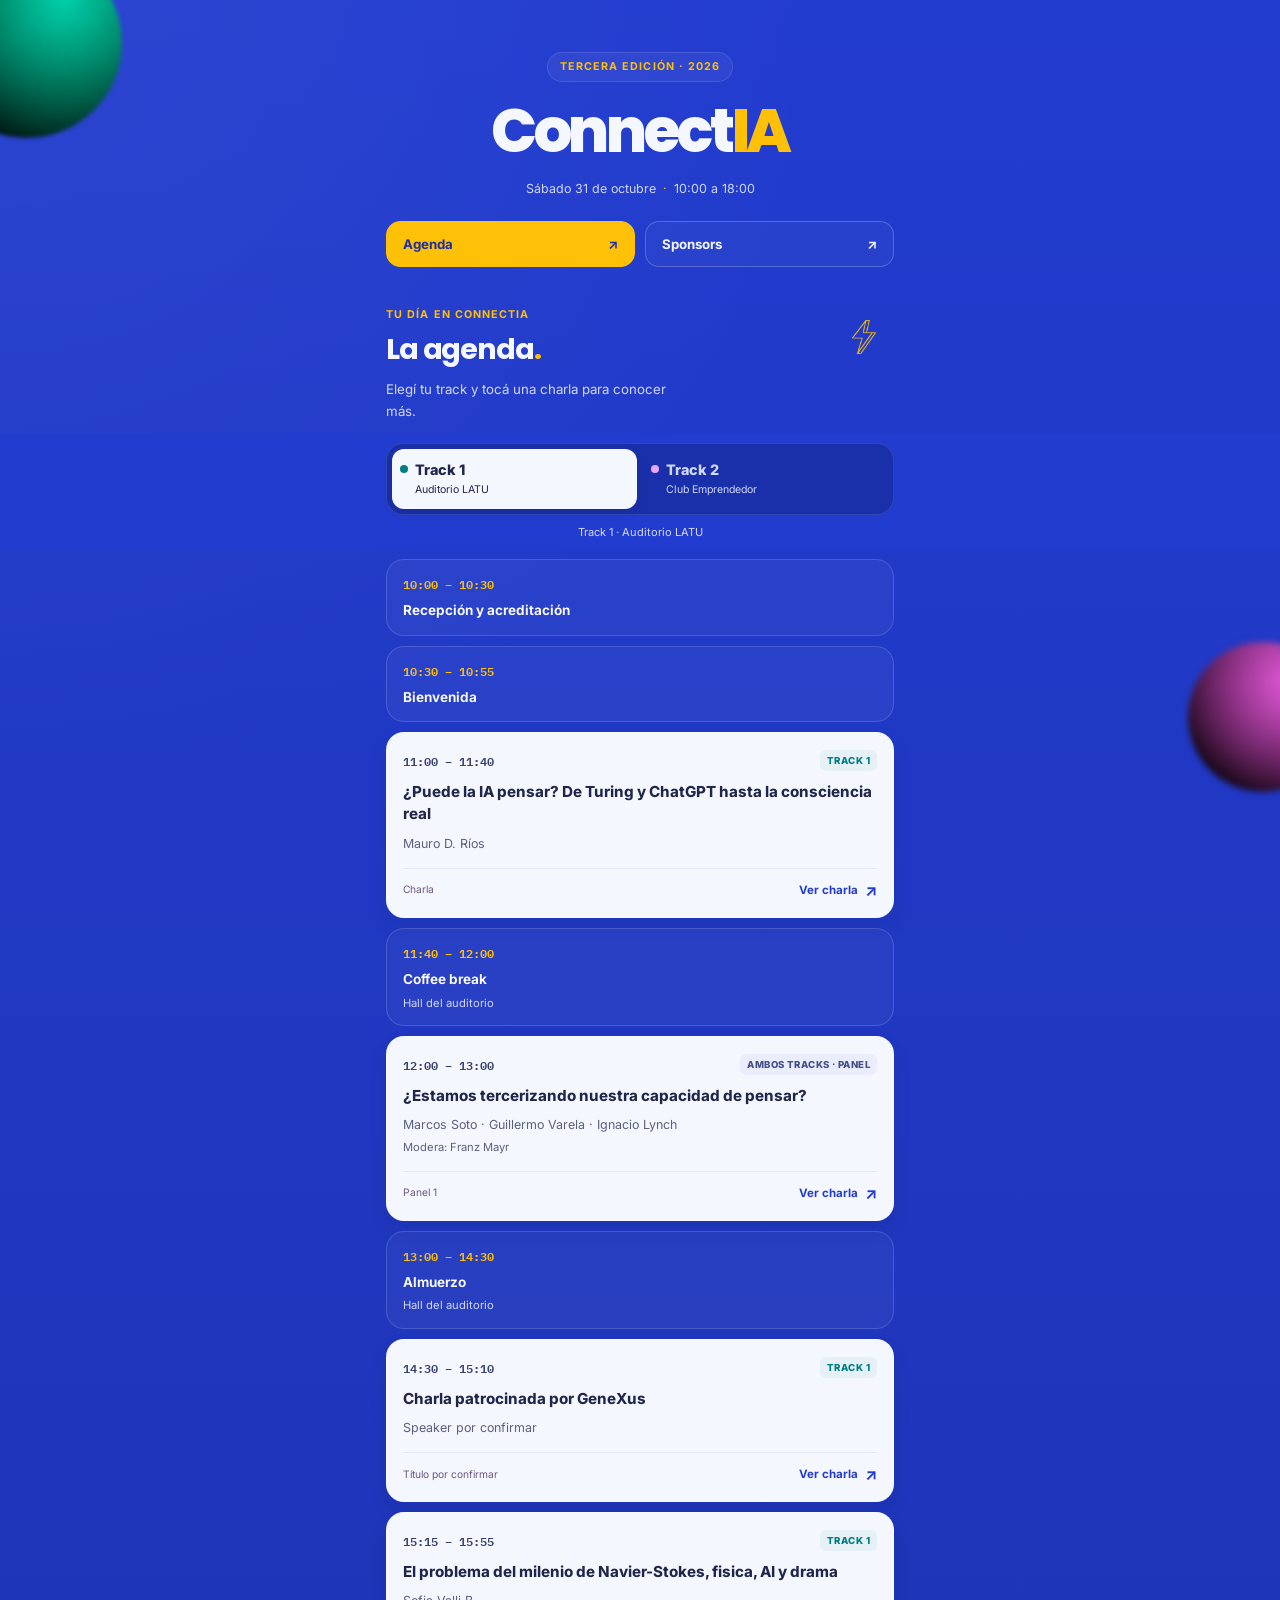
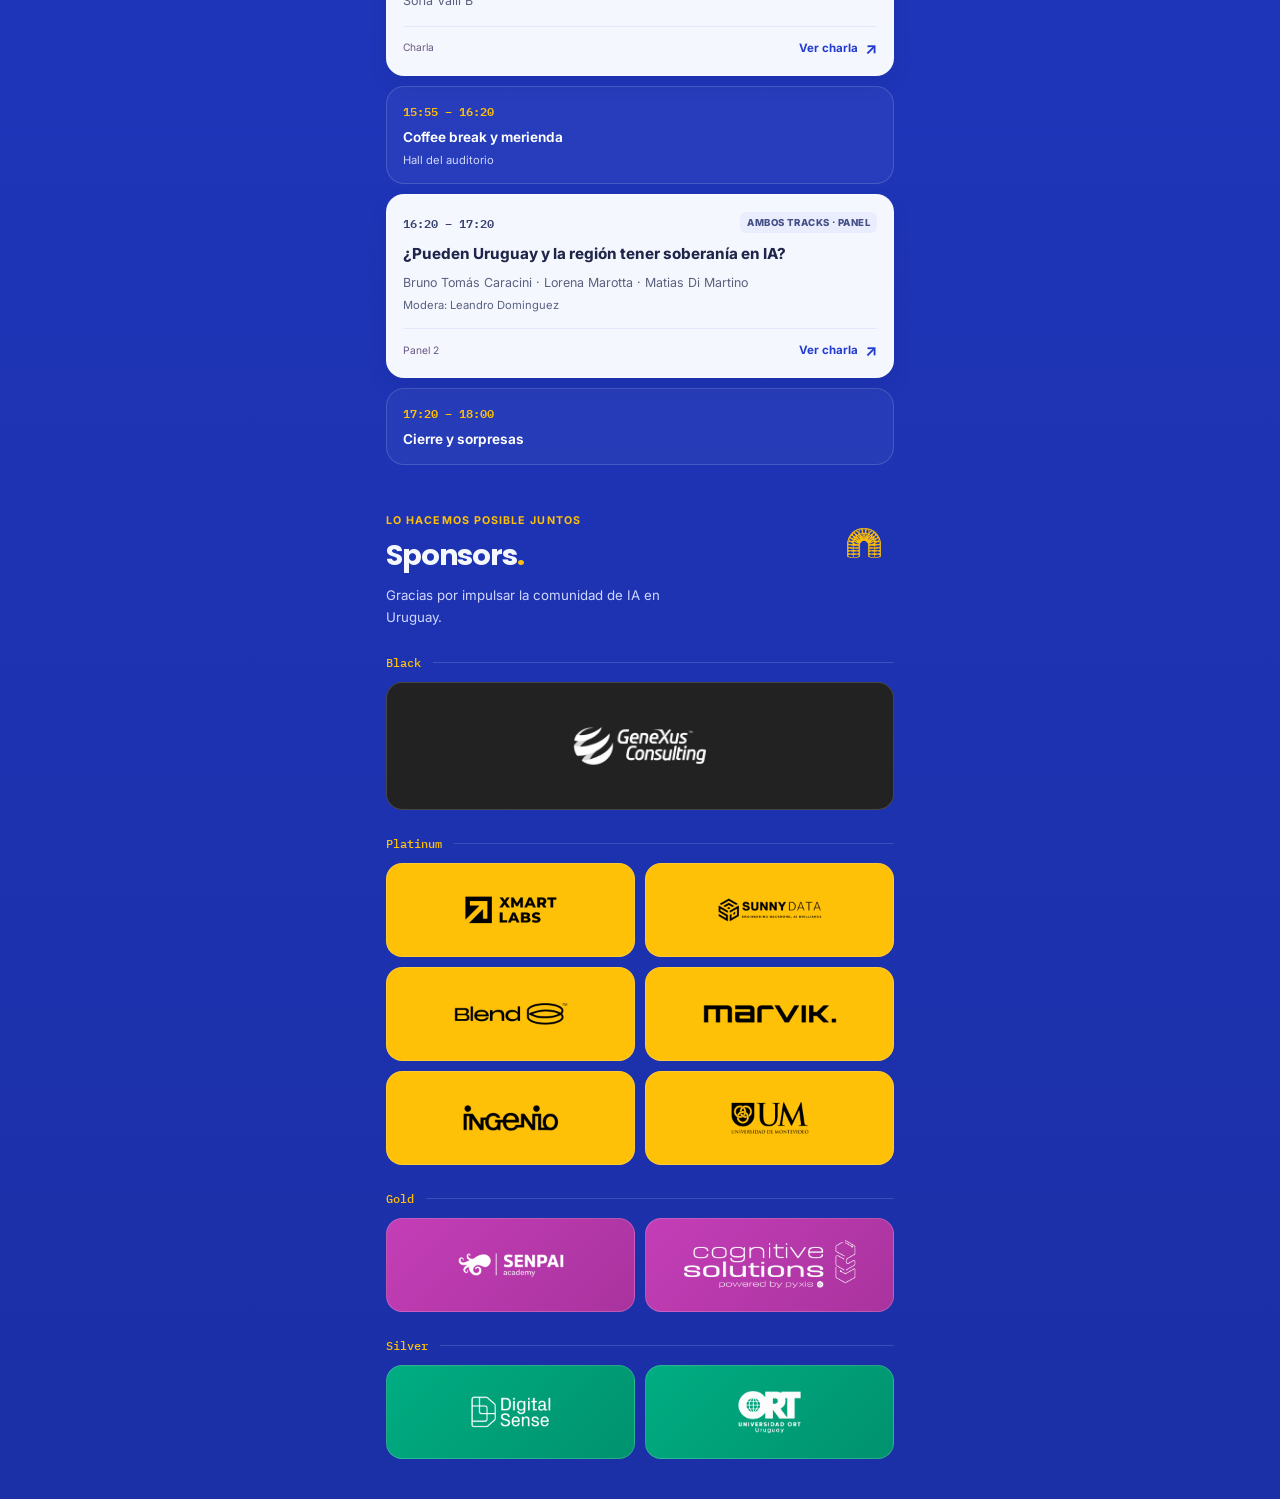
==== commit 6c985000: "Fixes de logo ORT" ====
--- a/evento/index.html
+++ b/evento/index.html
@@ -104,7 +104,7 @@
         <h3><span>Silver</span></h3>
         <div class="sponsor-grid sponsor-grid--single">
           <a class="sponsor-logo" href="https://www.digitalsense.ai" target="_blank" rel="noopener noreferrer"><img src="../assets/images/2026_sponsors/web/digital_sense.png" alt="Digital Sense" loading="lazy" width="200" height="80"></a>
-          <a class="sponsor-logo" href="https://www.ort.edu.uy/" target="_blank" rel="noopener noreferrer"><img class="ort-logo" src="../assets/images/final/ort-final.png" alt="Universidad ORT Uruguay" loading="lazy" width="200" height="80"></a>
+          <a class="sponsor-logo" href="https://www.ort.edu.uy/" target="_blank" rel="noopener noreferrer"><img src="../assets/images/2026_sponsors/web/ort.png" alt="Universidad ORT Uruguay" loading="lazy" width="200" height="80"></a>
         </div>
       </div>
     </section>
--- a/assets/css/evento.css
+++ b/assets/css/evento.css
@@ -88,7 +88,6 @@
 a.sponsor-logo { transition: filter 160ms ease; }
 a.sponsor-logo:hover { filter: brightness(1.08); }
 .sponsor-logo img { width: 100%; height: 50px; object-fit: contain; }
-.sponsor-logo img.ort-logo { filter: brightness(0) invert(1); }
 .sponsor-grid--main .sponsor-logo { min-height: 128px; }
 .sponsor-grid--main img { max-width: 260px; height: 72px; }
 /* Mismos fondos por nivel que los sponsors de la página principal. */
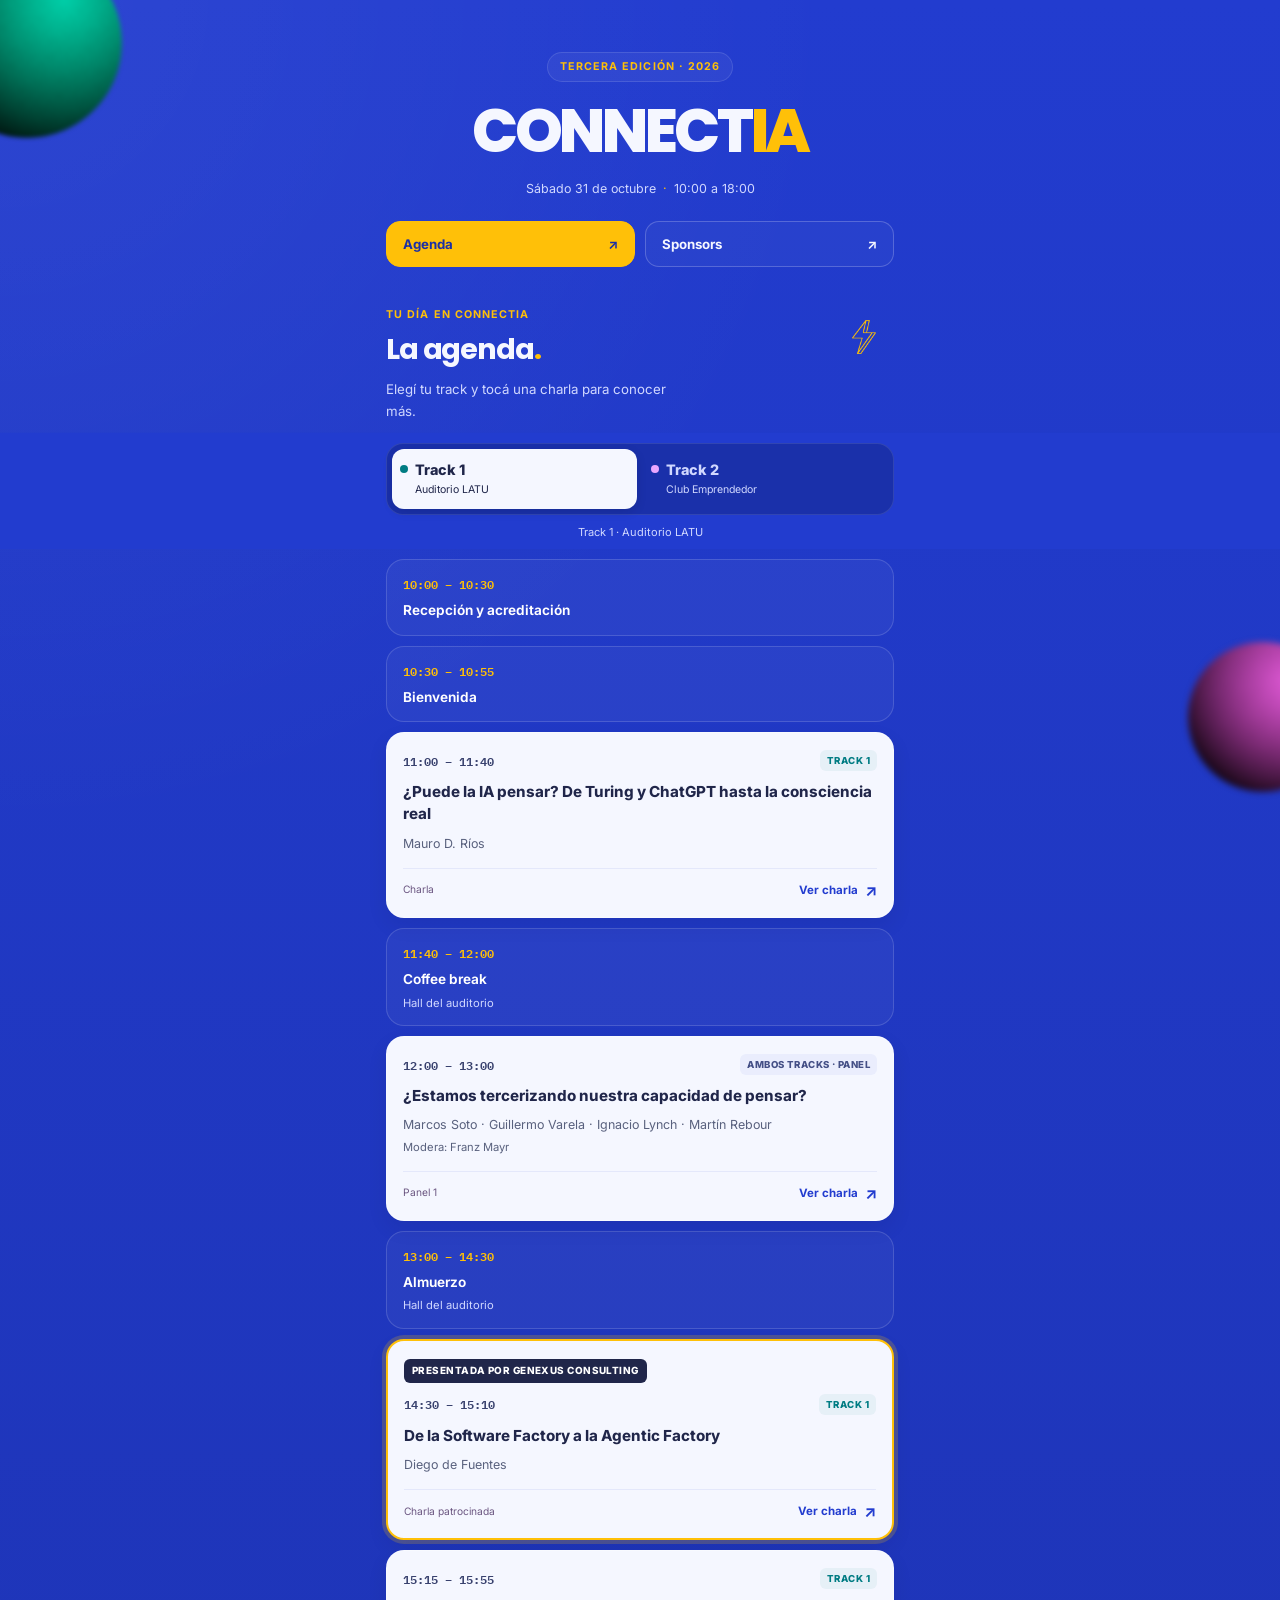
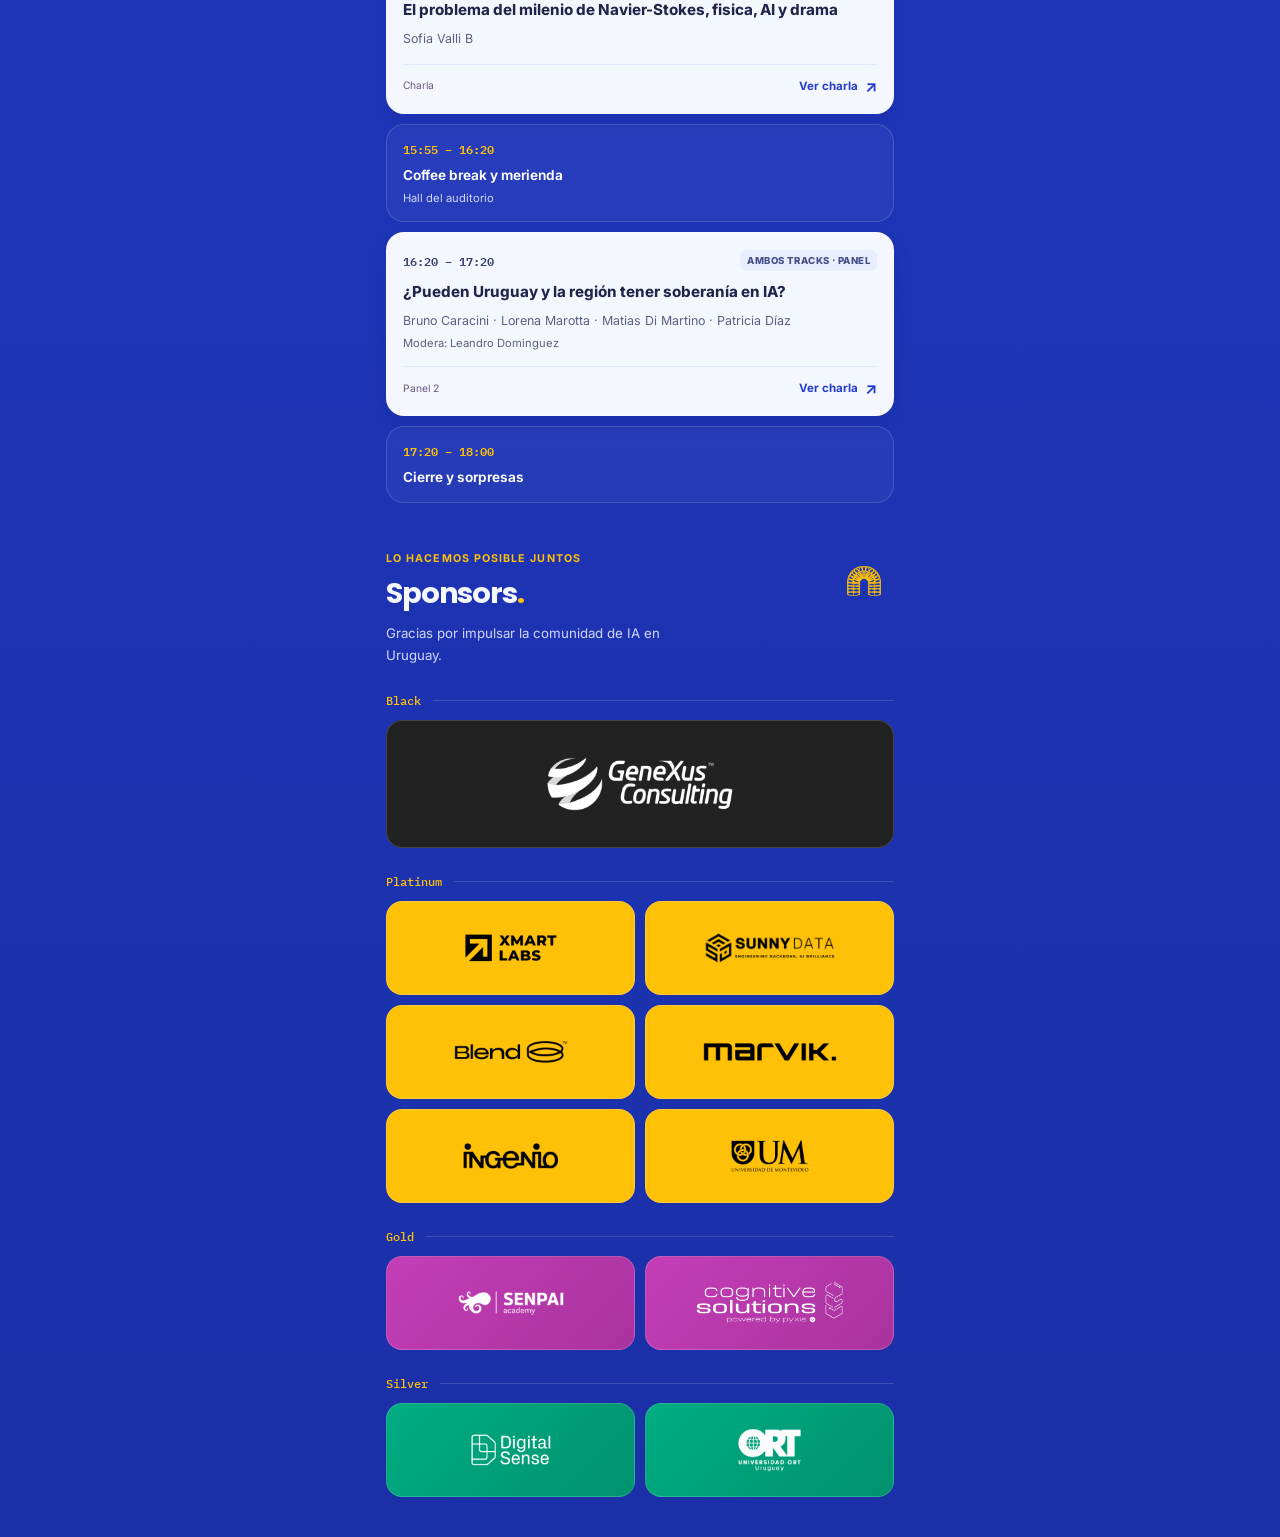
==== commit 949c6bb1: "Agrega a Patricia Díaz al panel de soberanía en IA y ajusta títulos y logos de sponsors Co-Authored-" ====
--- a/evento/index.html
+++ b/evento/index.html
@@ -5,13 +5,13 @@
   <meta name="viewport" content="width=device-width, initial-scale=1.0, viewport-fit=cover">
   <meta name="theme-color" content="#223CCF">
   <meta name="description" content="Agenda y sponsors de ConnectIA 2026. Sábado 31 de octubre: dos tracks, una comunidad.">
-  <title>ConnectIA 2026 | Agenda del evento</title>
+  <title>CONNECTIA 2026 | Agenda del evento</title>
   <link rel="canonical" href="https://connectia.uy/evento/">
   <meta property="og:type" content="website">
   <meta property="og:site_name" content="ConnectIA">
   <meta property="og:locale" content="es_UY">
   <meta property="og:url" content="https://connectia.uy/evento/">
-  <meta property="og:title" content="ConnectIA 2026 | Agenda del evento">
+  <meta property="og:title" content="CONNECTIA 2026 | Agenda del evento">
   <meta property="og:description" content="Consultá la agenda, las charlas y los sponsors de ConnectIA 2026. Sábado 31 de octubre: dos tracks, una comunidad.">
   <meta property="og:image" content="https://connectia.uy/assets/images/og/connectia-evento-2026.jpg">
   <meta property="og:image:secure_url" content="https://connectia.uy/assets/images/og/connectia-evento-2026.jpg">
@@ -20,7 +20,7 @@
   <meta property="og:image:height" content="630">
   <meta property="og:image:alt" content="Logo de ConnectIA y agenda del evento del 31 de octubre de 2026">
   <meta name="twitter:card" content="summary_large_image">
-  <meta name="twitter:title" content="ConnectIA 2026 | Agenda del evento">
+  <meta name="twitter:title" content="CONNECTIA 2026 | Agenda del evento">
   <meta name="twitter:description" content="Consultá la agenda, las charlas y los sponsors de ConnectIA 2026. Sábado 31 de octubre: dos tracks, una comunidad.">
   <meta name="twitter:image" content="https://connectia.uy/assets/images/og/connectia-evento-2026.jpg">
   <meta name="twitter:image:alt" content="Logo de ConnectIA y agenda del evento del 31 de octubre de 2026">
@@ -38,7 +38,7 @@
   <main class="page-shell">
     <header class="hero">
       <p class="eyebrow">Tercera edición · 2026</p>
-      <h1>Connect<span>IA</span></h1>
+      <h1>CONNECT<span>IA</span></h1>
       <p class="hero-date">Sábado 31 de octubre <span aria-hidden="true">·</span> 10:00 a 18:00</p>
       <nav class="section-nav" aria-label="Secciones del evento">
         <a href="#agenda" class="section-nav-active">Agenda <span aria-hidden="true">↗</span></a>
@@ -79,14 +79,14 @@
       <div class="sponsor-tier sponsor-tier--black">
         <h3><span>Black</span></h3>
         <div class="sponsor-grid sponsor-grid--main">
-          <a class="sponsor-logo" href="https://www.genexusconsulting.com" target="_blank" rel="noopener noreferrer"><img src="../assets/images/2026_sponsors/web/genexus_consulting.png" alt="GeneXus Consulting" loading="lazy" width="280" height="100"></a>
+          <a class="sponsor-logo" href="https://www.genexusconsulting.com" target="_blank" rel="noopener noreferrer"><img class="sponsor-img--genexus" src="../assets/images/2026_sponsors/web/genexus_consulting.png" alt="GeneXus Consulting" loading="lazy" width="280" height="100"></a>
         </div>
       </div>
       <div class="sponsor-tier sponsor-tier--platinum">
         <h3><span>Platinum</span></h3>
         <div class="sponsor-grid">
           <a class="sponsor-logo" href="https://xmartlabs.com/" target="_blank" rel="noopener noreferrer"><img src="../assets/images/2026_sponsors/web/xmartlabs.png" alt="Xmartlabs" loading="lazy" width="200" height="80"></a>
-          <a class="sponsor-logo" href="https://www.sunnydata.ai/" target="_blank" rel="noopener noreferrer"><img src="../assets/images/2026_sponsors/web/sunny_data.png" alt="SunnyData" loading="lazy" width="200" height="80"></a>
+          <a class="sponsor-logo" href="https://www.sunnydata.ai/" target="_blank" rel="noopener noreferrer"><img class="sponsor-img--sunnydata" src="../assets/images/2026_sponsors/web/sunny_data.png" alt="SunnyData" loading="lazy" width="200" height="80"></a>
           <a class="sponsor-logo" href="https://www.blend360.com/" target="_blank" rel="noopener noreferrer"><img src="../assets/images/2026_sponsors/web/blend.png" alt="Blend" loading="lazy" width="200" height="80"></a>
           <a class="sponsor-logo" href="https://marvik.ai/" target="_blank" rel="noopener noreferrer"><img src="../assets/images/2026_sponsors/web/marvik.png" alt="Marvik" loading="lazy" width="200" height="80"></a>
           <a class="sponsor-logo" href="https://ingenio.org.uy/" target="_blank" rel="noopener noreferrer"><img src="../assets/images/2026_sponsors/web/ingenio.png" alt="Ingenio" loading="lazy" width="200" height="80"></a>
@@ -97,7 +97,7 @@
         <h3><span>Gold</span></h3>
         <div class="sponsor-grid">
           <a class="sponsor-logo" href="https://www.senpaiacademy.com" target="_blank" rel="noopener noreferrer"><img src="../assets/images/2026_sponsors/web/senpai.png" alt="Senpai Academy" loading="lazy" width="200" height="80"></a>
-          <a class="sponsor-logo" href="https://pyxis.tech/soluciones/generative-artificial-intelligence/" target="_blank" rel="noopener noreferrer"><img src="../assets/images/2026_sponsors/web/cognitive_solutions_full.png" alt="Cognitive Solutions" loading="lazy" width="200" height="80"></a>
+          <a class="sponsor-logo" href="https://pyxis.tech/soluciones/generative-artificial-intelligence/" target="_blank" rel="noopener noreferrer"><img class="sponsor-img--cognitive" src="../assets/images/2026_sponsors/web/cognitive_solutions_full.png" alt="Cognitive Solutions" loading="lazy" width="200" height="80"></a>
         </div>
       </div>
       <div class="sponsor-tier sponsor-tier--silver">
--- a/assets/css/evento.css
+++ b/assets/css/evento.css
@@ -59,6 +59,8 @@
 .agenda-card { text-align: left; width: 100%; border: 1px solid #ffffff4d; border-radius: 18px; padding: 17px 16px; background: #f5f7ff; color: var(--ink); box-shadow: 0 8px 20px #08123114; }
 .agenda-card--talk { position: relative; transition: transform 160ms ease, background 160ms ease; }
 .agenda-card--talk:hover { background: white; transform: translateY(-2px); }
+.agenda-card--sponsored { border: 2px solid var(--yellow); box-shadow: 0 0 0 4px #ffc00833, 0 8px 20px #08123114; }
+.card-sponsor { display: inline-flex; margin-bottom: 11px; padding: 5px 8px; border-radius: 6px; background: var(--ink); color: #fff; font-size: .62rem; font-weight: 800; letter-spacing: .045em; text-transform: uppercase; line-height: 1.4; }
 .card-top { display: flex; justify-content: space-between; align-items: center; flex-wrap: wrap; gap: 8px; margin-bottom: 10px; }
 .card-time { font: 600 .76rem "IBM Plex Mono", monospace; color: #38416e; white-space: nowrap; }
 .card-tag { display: inline-flex; align-items: center; gap: 4px; color: var(--track-1); font-size: .6rem; font-weight: 800; text-transform: uppercase; letter-spacing: .045em; background: #007c8310; padding: 5px 7px; border-radius: 6px; }
@@ -88,6 +90,9 @@
 a.sponsor-logo { transition: filter 160ms ease; }
 a.sponsor-logo:hover { filter: brightness(1.08); }
 .sponsor-logo img { width: 100%; height: 50px; object-fit: contain; }
+.sponsor-logo img.sponsor-img--sunnydata { transform: scale(1.25); }
+.sponsor-logo img.sponsor-img--cognitive { transform: scale(.85); }
+.sponsor-logo img.sponsor-img--genexus { transform: scale(1.4); }
 .sponsor-grid--main .sponsor-logo { min-height: 128px; }
 .sponsor-grid--main img { max-width: 260px; height: 72px; }
 /* Mismos fondos por nivel que los sponsors de la página principal. */
